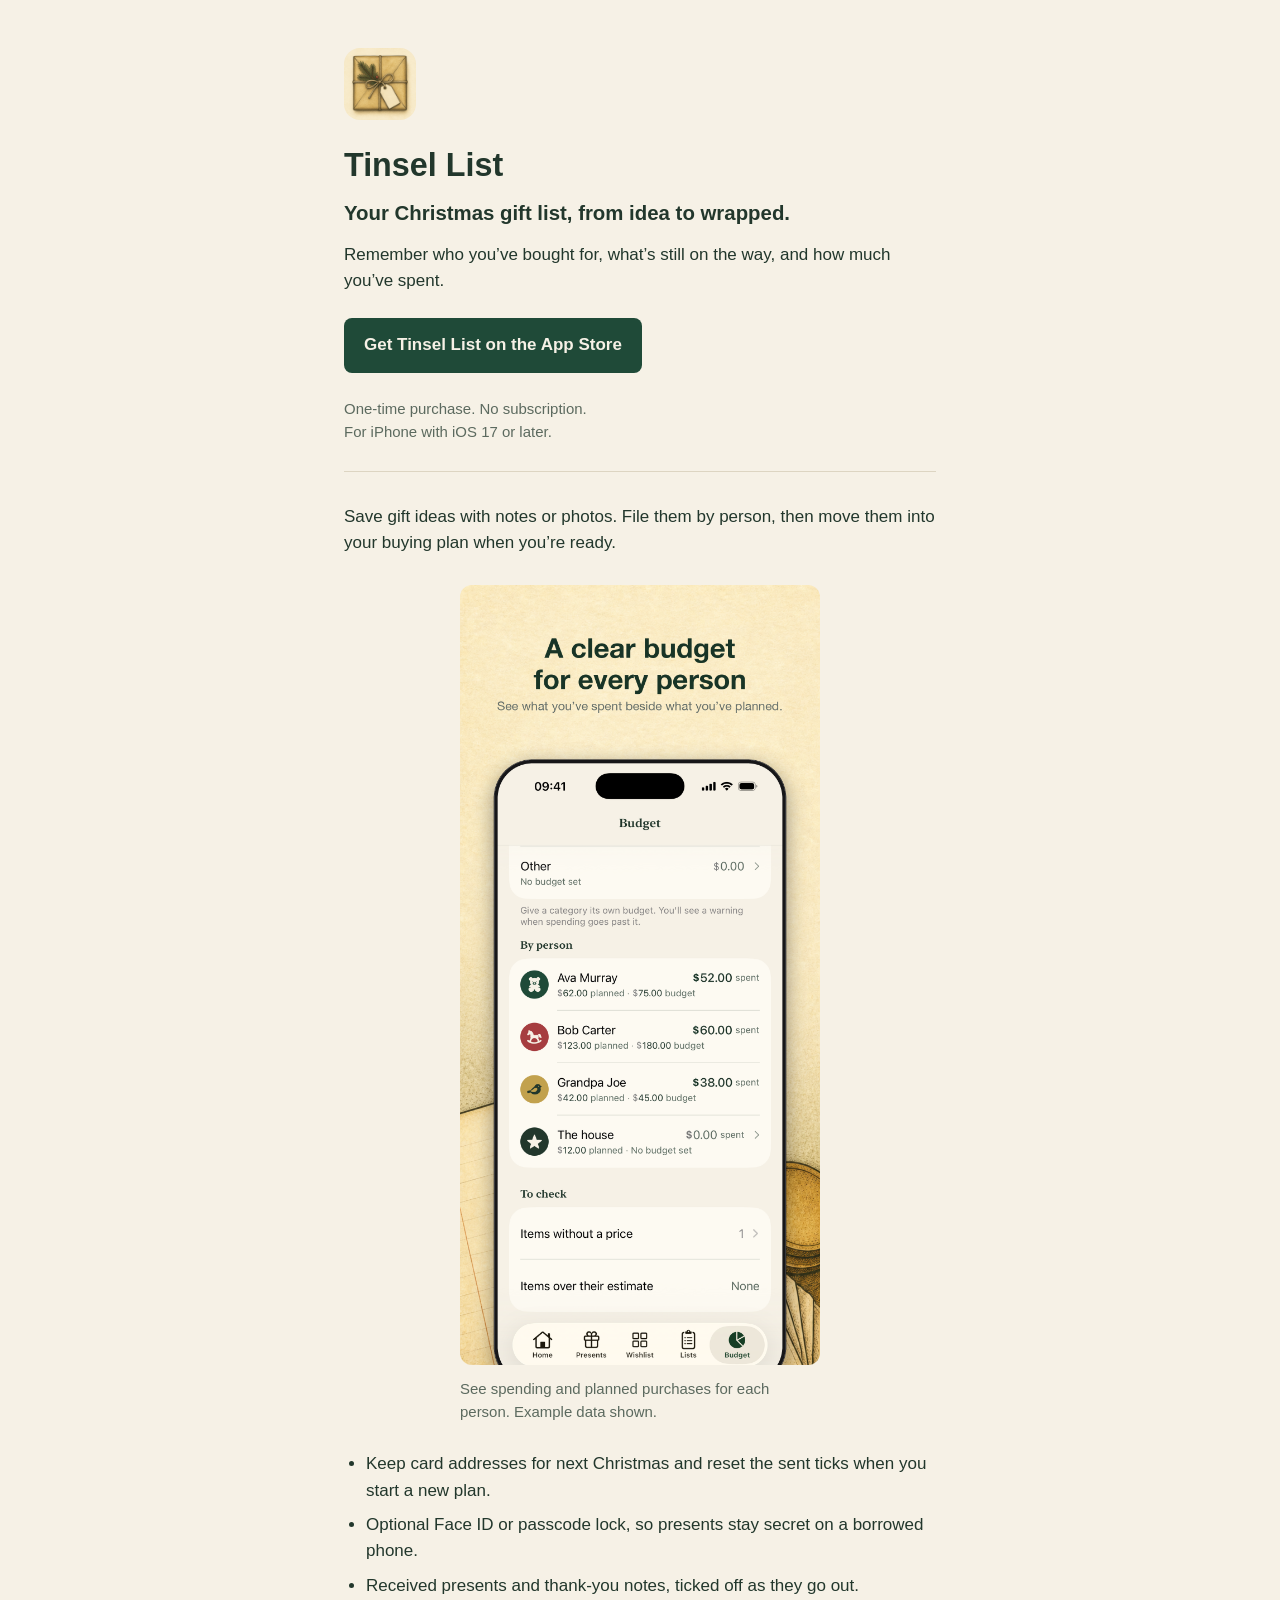
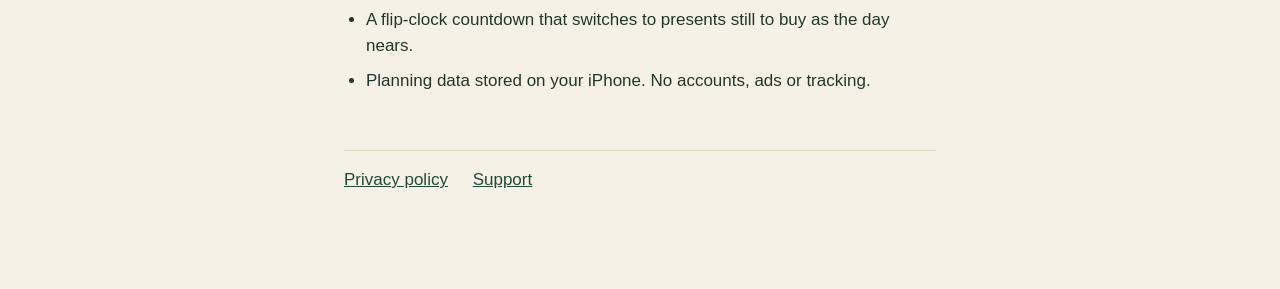
==== index.html @ 4ca2d66b "Add App Store download path and gift budget preview" ====
<!doctype html>
<html lang="en-US">
<head>
  <meta charset="utf-8">
  <meta name="viewport" content="width=device-width, initial-scale=1">
  <title>Tinsel List: Christmas planner and gift list for iPhone</title>
  <meta name="description" content="Keep Christmas gift ideas, purchases, wrapping and budgets together on your iPhone. Tinsel List works offline, with no account, ads or subscription.">
  <link rel="canonical" href="https://tinsellist.app/">
  <meta name="apple-itunes-app" content="app-id=6808198540">
  <link rel="icon" href="favicon.png" type="image/png">
  <link rel="apple-touch-icon" href="apple-touch-icon.png">
  <link rel="stylesheet" href="style.css">
</head>
<body>
  <main>
    <header>
      <img class="brandmark" src="apple-touch-icon.png" alt="" width="72" height="72">
      <h1>Tinsel List</h1>
      <p class="tagline">Your Christmas gift list, from idea to wrapped.</p>
      <p>Remember who you’ve bought for, what’s still on the way, and how much you’ve spent.</p>
      <a class="download" href="https://apps.apple.com/us/app/tinsel-list-christmas-planner/id6808198540">Get Tinsel List on the App Store</a>
      <p class="purchase-note">One-time purchase. No subscription.<br>For iPhone with iOS 17 or later.</p>
    </header>

    <p>
      Save gift ideas with notes or photos. File them by person, then move
      them into your buying plan when you’re ready.
    </p>

    <figure class="app-preview">
      <img src="gift-budgets.png" alt="Tinsel List’s Budget screen showing spending, planned amounts and dollar budgets for each person." width="1290" height="2796" loading="lazy">
      <figcaption>See spending and planned purchases for each person. Example data shown.</figcaption>
    </figure>

    <ul>
      <li>Keep card addresses for next Christmas and reset the sent ticks when you start a new plan.</li>
      <li>Optional Face ID or passcode lock, so presents stay secret on a borrowed phone.</li>
      <li>Received presents and thank-you notes, ticked off as they go out.</li>
      <li>A flip-clock countdown that switches to presents still to buy as the day nears.</li>
      <li>Planning data stored on your iPhone. No accounts, ads or tracking.</li>
    </ul>

    <nav>
      <a href="https://tinsellist.app/privacy">Privacy policy</a>
      <a href="https://tinsellist.app/support">Support</a>
    </nav>
  </main>
</body>
</html>
---- style.css ----
:root {
  color-scheme: light dark;
  --fg: #22372c;
  --fg-muted: #5c6a5f;
  --bg: #f6f1e6;
  --accent: #1f4a38;
  --rule: #ddd5c2;
}

@media (prefers-color-scheme: dark) {
  :root {
    --fg: #ece8dd;
    --fg-muted: #b5b0a5;
    --bg: #221c15;
    --accent: #9fc4ad;
    --rule: #3f382e;
  }
}

* { box-sizing: border-box; }

html, body {
  margin: 0;
  padding: 0;
  background: var(--bg);
  color: var(--fg);
  font: 17px/1.55 -apple-system, BlinkMacSystemFont, "Segoe UI", Roboto, "Helvetica Neue", Arial, sans-serif;
}

main {
  max-width: 640px;
  margin: 0 auto;
  padding: 48px 24px 96px;
}

header {
  border-bottom: 1px solid var(--rule);
  margin-bottom: 32px;
  padding-bottom: 16px;
}

h1 { font-size: 1.9em; margin: 0 0 8px; }
h2 { font-size: 1.25em; margin: 40px 0 8px; }
p { margin: 12px 0; }
ul { padding-left: 22px; }
li { margin: 8px 0; }

.meta, .tagline { color: var(--fg-muted); margin: 0; }

a { color: var(--accent); }

nav {
  margin-top: 56px;
  padding-top: 16px;
  border-top: 1px solid var(--rule);
}
nav a { margin-right: 20px; }

.brandmark {
  width: 72px;
  height: 72px;
  border-radius: 16px;
  display: block;
  margin-bottom: 20px;
}

.download {
  display: inline-block;
  margin: 12px 0;
  padding: 14px 20px;
  border-radius: 8px;
  background: var(--accent);
  color: var(--bg);
  font-weight: 600;
  text-decoration: none;
  text-align: center;
}
.download:hover { text-decoration: underline; }
a:focus-visible { outline: 3px solid var(--accent); outline-offset: 4px; }
.purchase-note { color: var(--fg-muted); font-size: 0.88rem; }
header .tagline { color: var(--fg); font-size: 1.2rem; font-weight: 600; }
.app-preview { max-width: 360px; margin: 28px auto; }
.app-preview img { display: block; width: 100%; height: auto; border-radius: 12px; }
.app-preview figcaption { margin-top: 12px; color: var(--fg-muted); font-size: 0.88rem; }

@media (max-width: 480px) {
  main { padding-top: 28px; }
  .download { width: 100%; }
}
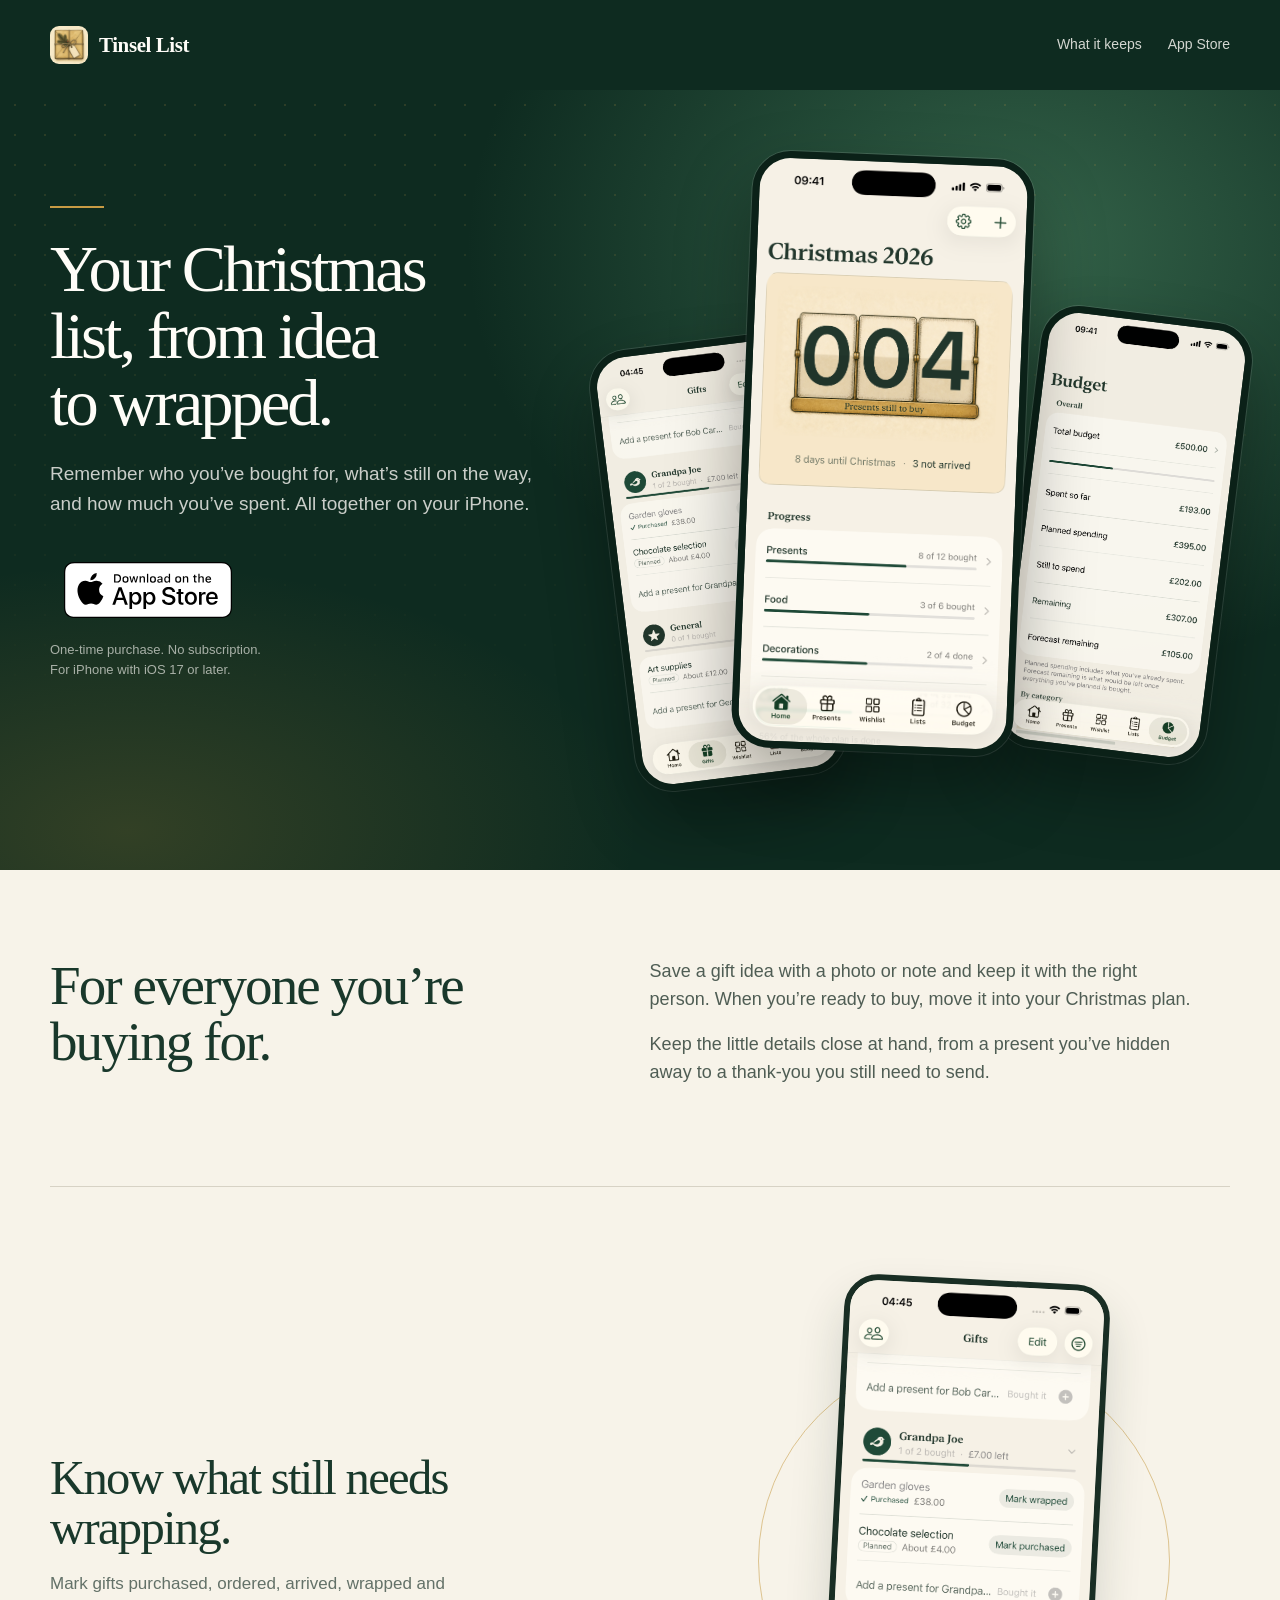
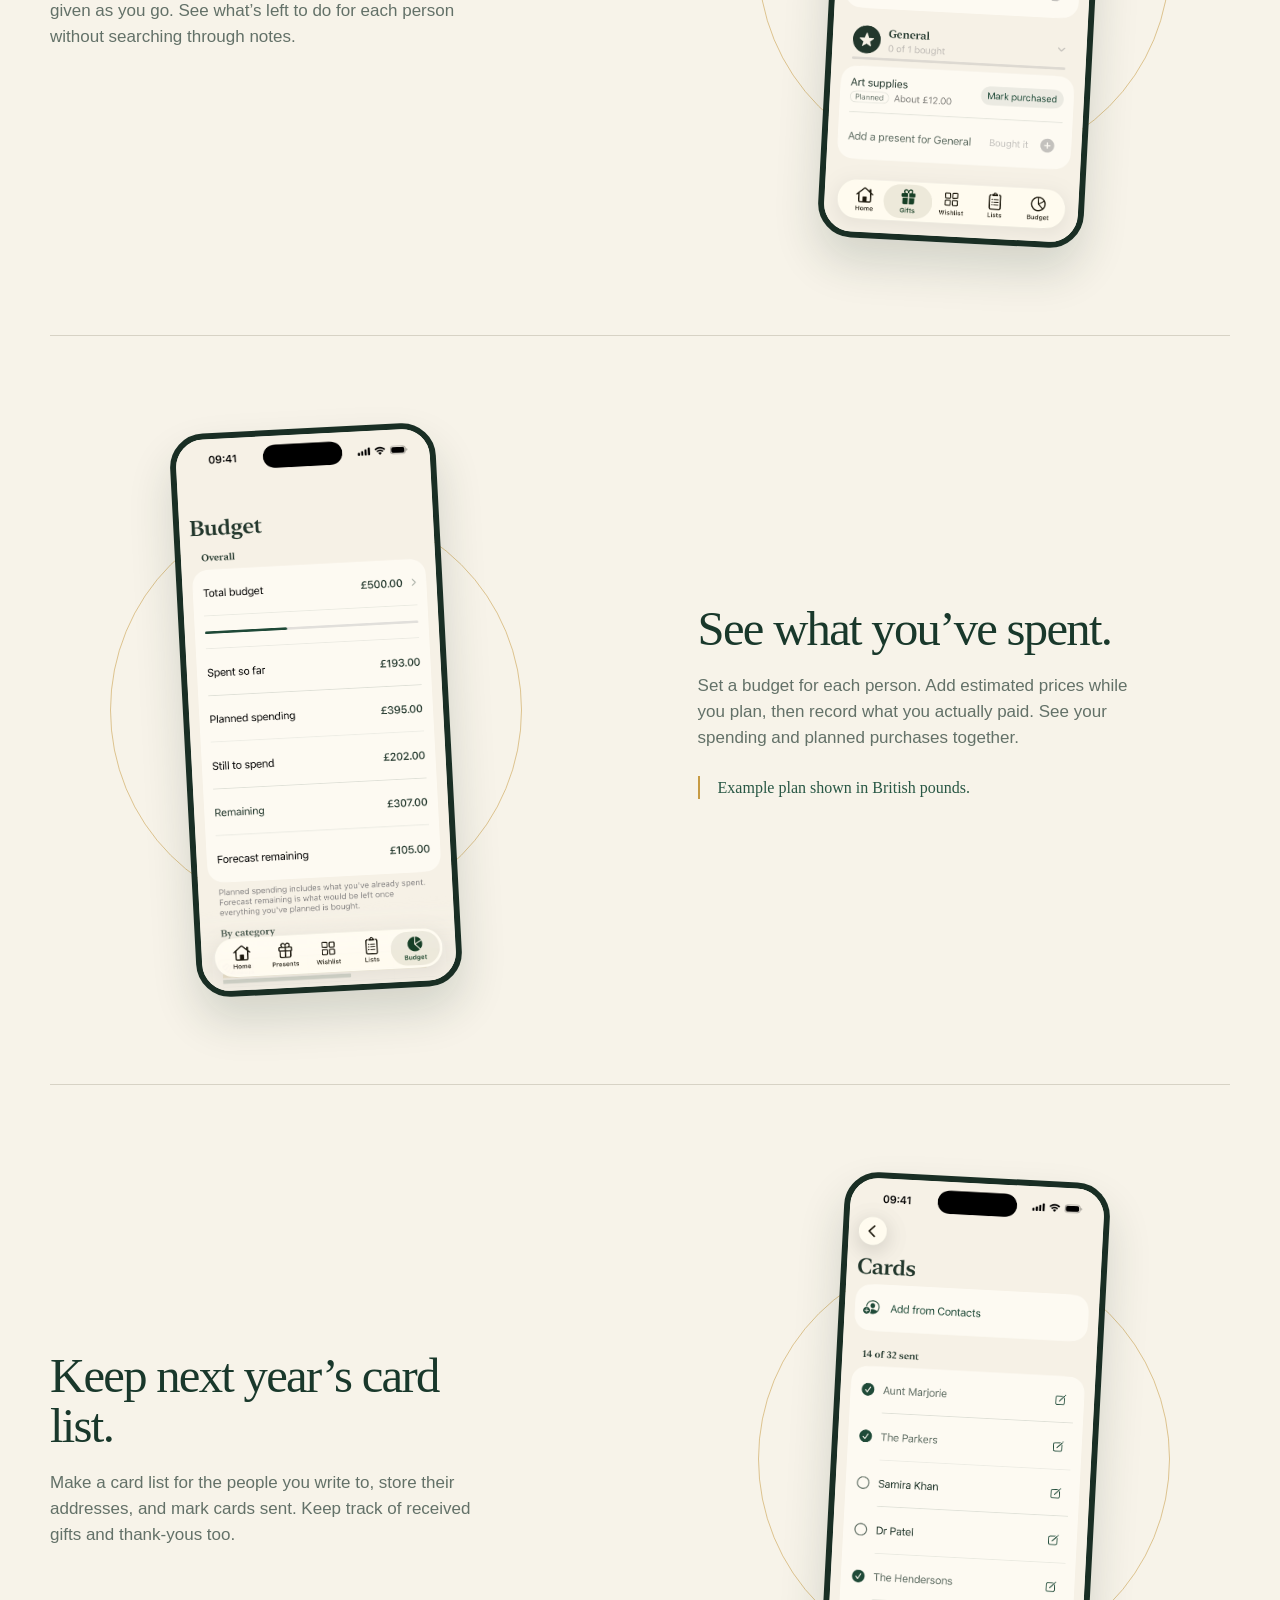
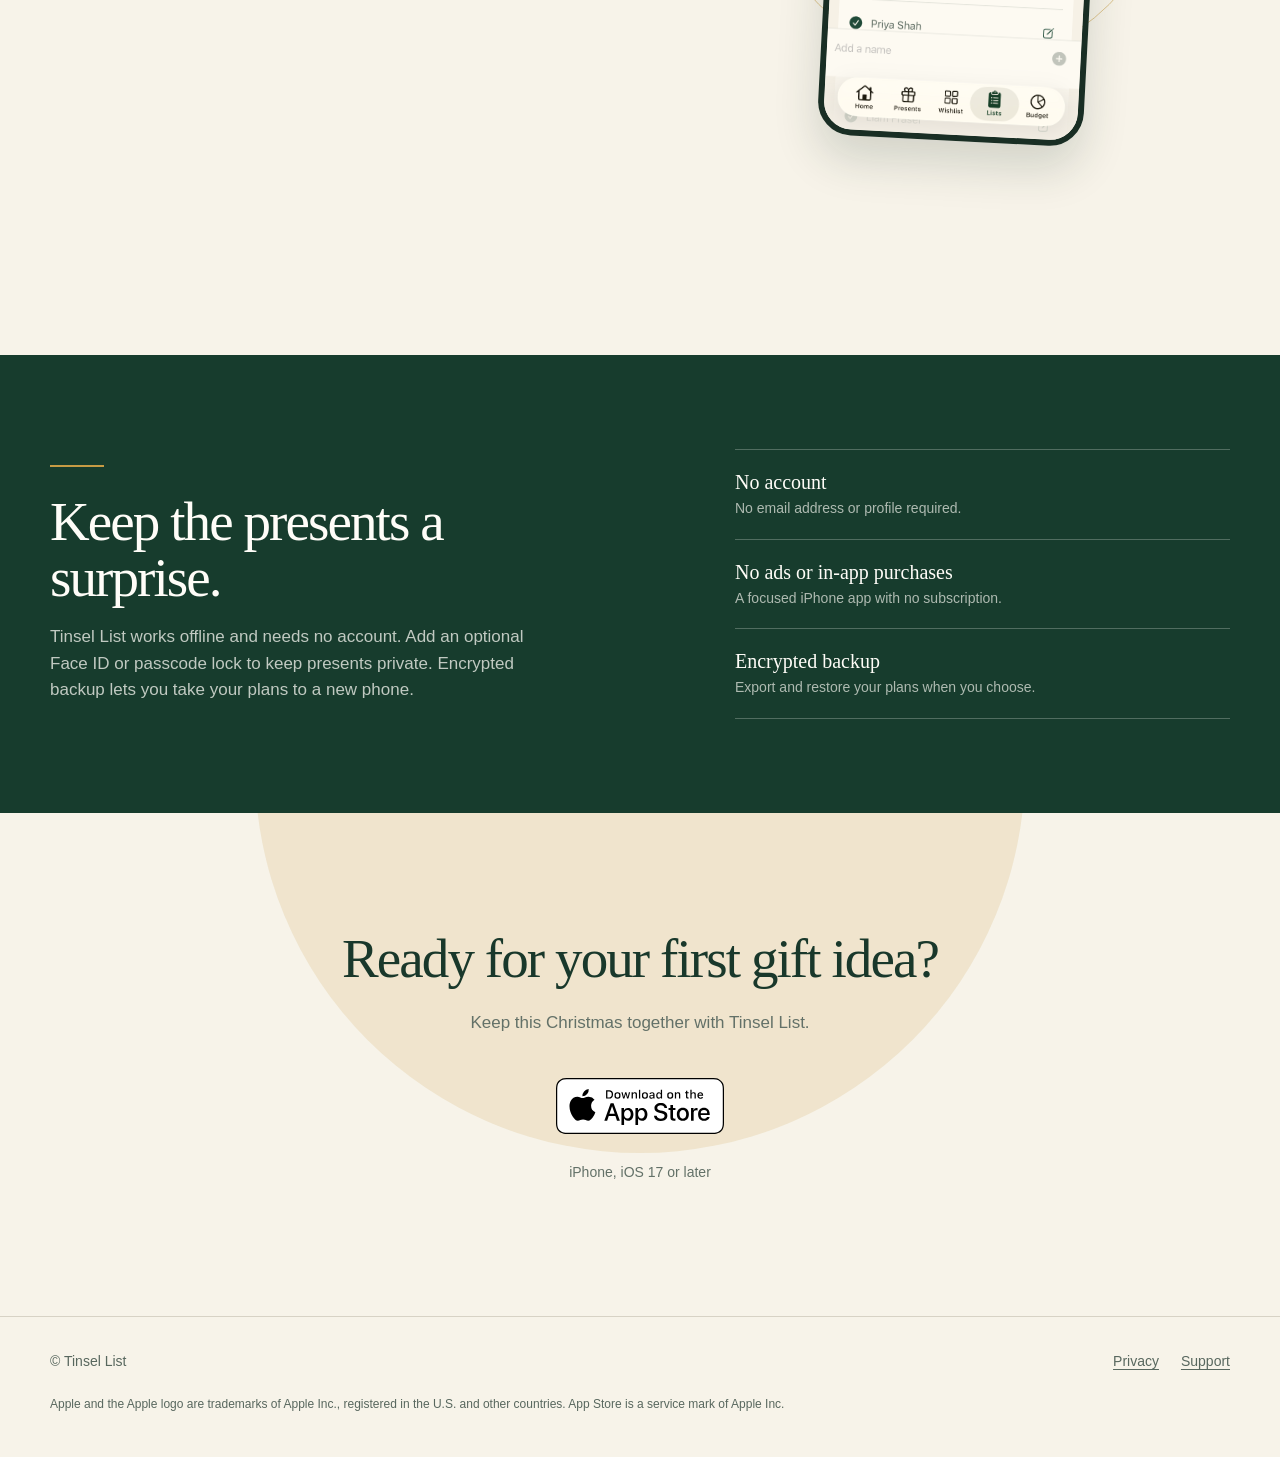
==== commit 3023303b: "Redesign Tinsel List website with official App Store badge" ====
--- a/index.html
+++ b/index.html
@@ -3,47 +3,259 @@
 <head>
   <meta charset="utf-8">
   <meta name="viewport" content="width=device-width, initial-scale=1">
-  <title>Tinsel List: Christmas planner and gift list for iPhone</title>
-  <meta name="description" content="Keep Christmas gift ideas, purchases, wrapping and budgets together on your iPhone. Tinsel List works offline, with no account, ads or subscription.">
+  <meta name="description" content="A private Christmas planner for gift ideas, buying, wrapping, budgets and cards, all on your iPhone.">
+  <meta property="og:type" content="website">
+  <meta property="og:title" content="Tinsel List | Christmas planner for iPhone">
+  <meta property="og:description" content="Gift ideas, shopping, wrapping and budgets, together on your iPhone. One-time purchase. No subscription.">
+  <meta property="og:url" content="https://tinsellist.app/">
+  <meta property="og:image" content="https://tinsellist.app/apple-touch-icon.png">
+  <meta name="apple-itunes-app" content="app-id=6808198540">
+  <title>Tinsel List | Christmas planner for iPhone</title>
   <link rel="canonical" href="https://tinsellist.app/">
-  <meta name="apple-itunes-app" content="app-id=6808198540">
   <link rel="icon" href="favicon.png" type="image/png">
   <link rel="apple-touch-icon" href="apple-touch-icon.png">
-  <link rel="stylesheet" href="style.css">
+  <style>
+    :root {
+      --pine: #173c2d;
+      --pine-deep: #0e2b20;
+      --pine-soft: #285744;
+      --gold: #c79b44;
+      --paper: #f7f3e9;
+      --ink: #19382b;
+      --muted: #637168;
+      --line: #d7d2c5;
+      --white: #fffdf8;
+      --sans: -apple-system, BlinkMacSystemFont, "Segoe UI", sans-serif;
+      --serif: Iowan Old Style, Baskerville, "Times New Roman", serif;
+    }
+
+    * { box-sizing: border-box; }
+    html { scroll-behavior: smooth; }
+    body { margin: 0; background: var(--paper); color: var(--ink); font: 400 17px/1.55 var(--sans); }
+    a { color: inherit; }
+    a:focus-visible { outline: 3px solid #165842; outline-offset: 4px; }
+    .wrap { width: min(1180px, calc(100% - 48px)); margin: 0 auto; }
+
+    .site-header { position: relative; z-index: 2; color: var(--white); background: var(--pine-deep); }
+    .nav { min-height: 90px; display: flex; align-items: center; justify-content: space-between; gap: 24px; }
+    .brand { display: inline-flex; align-items: center; gap: 11px; text-decoration: none; font: 600 21px/1 var(--serif); letter-spacing: -.02em; }
+    .brand img { width: 38px; height: 38px; border-radius: 9px; }
+    .nav-links { display: flex; align-items: center; gap: 26px; font-size: 14px; }
+    .nav-links a { color: rgba(255,253,248,.82); text-decoration: none; }
+    .nav-links a:hover { color: var(--white); }
+
+    .hero { min-height: 780px; overflow: hidden; position: relative; color: var(--white); background:
+      radial-gradient(ellipse 75% 95% at 80% 20%, rgba(75,133,98,.62), transparent 58%),
+      radial-gradient(ellipse 70% 60% at 10% 95%, rgba(195,148,58,.2), transparent 57%),
+      var(--pine-deep); }
+    .hero::before { content: ""; position: absolute; inset: 0; opacity: .17; background-image: radial-gradient(var(--gold) 1px, transparent 1.4px); background-size: 30px 30px; mask-image: linear-gradient(to bottom, black, transparent 84%); }
+    .hero-grid { position: relative; display: grid; grid-template-columns: minmax(0, .9fr) minmax(0, 1.1fr); align-items: center; gap: 56px; padding: 56px 0 76px; }
+    .hero-copy { padding-bottom: 20px; }
+    h1, h2, h3, p { margin-top: 0; }
+    figure { margin: 0; }
+    img { max-width: 100%; height: auto; }
+    h1 { max-width: 670px; text-wrap: balance; margin-bottom: 23px; font: 500 clamp(3.5rem, 5.2vw, 4.8rem)/1.01 var(--serif); letter-spacing: -.045em; }
+    .hero-copy > p:not(.app-note) { max-width: 520px; margin-bottom: 30px; color: rgba(255,253,248,.78); font-size: 19px; }
+    .badge { display: inline-block; padding: 14px; line-height: 0; }
+    .badge img { width: auto; height: 56px; }
+    .app-note { max-width: 390px; margin: 8px 0 0; color: rgba(255,253,248,.62); font-size: 13px; }
+    .gold-rule { display: block; width: 54px; height: 2px; margin-bottom: 27px; background: var(--gold); }
+
+    .hero-phones { min-height: 614px; position: relative; }
+    .phone { position: absolute; overflow: hidden; margin: 0; border: 7px solid #0b2118; border-radius: 38px; background: #0b2118; box-shadow: 0 34px 70px rgba(0,0,0,.34), 0 0 0 1px rgba(255,255,255,.14); }
+    .phone img { display: block; width: 100%; height: auto; }
+    .phone-home { z-index: 2; width: 282px; top: 9px; left: 130px; transform: rotate(2.3deg); }
+    .phone-gifts { width: 212px; bottom: -24px; left: 0; transform: rotate(-7deg); opacity: .98; }
+    .phone-budget { width: 212px; right: 0; bottom: 3px; transform: rotate(7deg); opacity: .98; }
+
+    .intro { padding: 88px 0 60px; }
+    .intro-grid { display: grid; grid-template-columns: 1fr 1.1fr; gap: 72px; align-items: start; }
+    h2 { margin-bottom: 25px; font: 500 clamp(2.5rem, 4.3vw, 4.8rem)/1.02 var(--serif); letter-spacing: -.035em; }
+    .intro-copy p { max-width: 550px; margin-bottom: 17px; color: #4f5d54; font-size: 18px; }
+
+    .showcase { overflow: hidden; padding: 22px 0 122px; }
+    .feature-row { display: grid; grid-template-columns: 1fr 1fr; gap: clamp(44px, 9vw, 140px); align-items: center; padding: 92px 0; border-top: 1px solid var(--line); }
+    .feature-row.reverse .feature-copy { order: 2; }
+    .feature-row.reverse .screenshot { order: 1; }
+    .feature-copy { max-width: 440px; }
+    .feature-copy h2 { font-size: clamp(2.35rem, 3.8vw, 4rem); margin-bottom: 18px; }
+    .feature-copy p { color: var(--muted); font-size: 17px; }
+    .feature-copy .detail { margin-top: 24px; padding-left: 18px; border-left: 2px solid var(--gold); color: var(--pine-soft); font: 500 16px/1.45 var(--serif); }
+    .screenshot { position: relative; min-height: 500px; display: grid; place-items: center; }
+    .screenshot::before { content: ""; position: absolute; width: 410px; height: 410px; border: 1px solid rgba(199,155,68,.55); border-radius: 50%; }
+    .screenshot img { position: relative; z-index: 1; width: min(266px, 67%); border: 6px solid #192e24; border-radius: 34px; box-shadow: 0 24px 45px rgba(22,49,36,.16); }
+    .feature-row.reverse .screenshot img { transform: rotate(-3deg); }
+    .feature-row:not(.reverse) .screenshot img { transform: rotate(3deg); }
+
+    .private { color: var(--white); background: var(--pine); }
+    .private-grid { display: grid; grid-template-columns: 1.1fr .9fr; gap: 80px; align-items: center; padding: 94px 0; }
+    .private h2 { max-width: 530px; margin-bottom: 18px; }
+    .private p { max-width: 510px; margin-bottom: 0; color: rgba(255,253,248,.73); font-size: 17px; }
+    .private-facts { margin: 0; padding: 0; list-style: none; border-top: 1px solid rgba(255,253,248,.25); }
+    .private-facts li { padding: 20px 0; border-bottom: 1px solid rgba(255,253,248,.25); font: 500 20px/1.25 var(--serif); }
+    .private-facts small { display: block; margin-top: 4px; color: rgba(255,253,248,.65); font: 400 14px/1.4 var(--sans); }
+
+    .closing { position: relative; overflow: hidden; padding: 118px 0 104px; text-align: center; }
+    .closing::before { content: ""; position: absolute; width: 770px; height: 770px; top: -430px; left: 50%; border-radius: 50%; background: rgba(199,155,68,.17); transform: translateX(-50%); }
+    .closing > * { position: relative; }
+    .closing h2 { max-width: 720px; margin: 0 auto 23px; }
+    .closing p { max-width: 470px; margin: 0 auto 28px; color: var(--muted); }
+    .site-header a:focus-visible, .hero a:focus-visible, .private a:focus-visible { outline-color: #f5cc68; }
+    .closing-note { margin-top: 14px !important; font-size: 14px; }
+
+    footer { padding: 34px 0 44px; color: #58675e; border-top: 1px solid var(--line); font-size: 14px; }
+    .footer-inner { display: flex; justify-content: space-between; gap: 20px; align-items: center; }
+    .legal { max-width: 760px; margin: 22px 0 0; font-size: 12px; line-height: 1.5; }
+    .footer-links { display: flex; gap: 22px; }
+    .footer-links a { text-underline-offset: 3px; }
+
+    @media (max-width: 1050px) {
+      .hero { min-height: 0; }
+      .hero-grid, .intro-grid, .private-grid { grid-template-columns: 1fr; gap: 40px; }
+      .hero-grid { padding-top: 28px; }
+      .hero-phones { min-height: 555px; max-width: 520px; width: 100%; margin: 0 auto; }
+      .phone-home { left: 50%; transform: translateX(-50%) rotate(2.3deg); }
+      .intro { padding: 86px 0 75px; }
+      .feature-row { grid-template-columns: 1fr; gap: 30px; padding: 72px 0; }
+      .feature-row.reverse .feature-copy, .feature-row.reverse .screenshot { order: initial; }
+      .feature-row.reverse .feature-copy { order: 0; }
+      .feature-row.reverse .screenshot { order: 1; }
+      .feature-copy { max-width: 560px; }
+      .screenshot { min-height: 460px; }
+      .private-grid { padding: 74px 0; }
+    }
+    @media (max-width: 540px) {
+      .wrap { width: min(100% - 32px, 1180px); }
+      .nav { min-height: 76px; }
+      .nav-links { gap: 16px; font-size: 13px; }
+      .nav-links a:first-child { display: none; }
+      h1 { font-size: clamp(2.85rem, 12.8vw, 3.4rem); }
+      .hero-grid { gap: 24px; }
+      .hero-copy { padding-bottom: 0; }
+      .hero-copy > p:not(.app-note) { font-size: 17px; }
+      .hero-phones { min-height: 468px; }
+      .phone { border-width: 5px; border-radius: 27px; }
+      .phone-home { width: 224px; top: 14px; }
+      .phone-gifts { width: 155px; left: 0; bottom: 7px; }
+      .phone-budget { width: 155px; right: 0; bottom: 17px; }
+      h2 { font-size: 2.65rem; }
+      .intro-grid { gap: 36px; }
+      .showcase { padding-bottom: 74px; }
+      .feature-row { padding: 60px 0; }
+      .screenshot { min-height: 380px; }
+      .screenshot::before { width: 300px; height: 300px; }
+      .private-grid { gap: 36px; }
+      .closing { padding: 80px 0 74px; }
+      .footer-inner { display: block; }
+      .footer-links { margin-top: 14px; }
+    }
+    @media (prefers-reduced-motion: reduce) { html { scroll-behavior: auto; } *, *::before, *::after { transition-duration: .01ms !important; animation-duration: .01ms !important; animation-iteration-count: 1 !important; } }
+  </style>
 </head>
 <body>
-  <main>
-    <header>
-      <img class="brandmark" src="apple-touch-icon.png" alt="" width="72" height="72">
-      <h1>Tinsel List</h1>
-      <p class="tagline">Your Christmas gift list, from idea to wrapped.</p>
-      <p>Remember who you’ve bought for, what’s still on the way, and how much you’ve spent.</p>
-      <a class="download" href="https://apps.apple.com/us/app/tinsel-list-christmas-planner/id6808198540">Get Tinsel List on the App Store</a>
-      <p class="purchase-note">One-time purchase. No subscription.<br>For iPhone with iOS 17 or later.</p>
-    </header>
-
-    <p>
-      Save gift ideas with notes or photos. File them by person, then move
-      them into your buying plan when you’re ready.
-    </p>
-
-    <figure class="app-preview">
-      <img src="gift-budgets.png" alt="Tinsel List’s Budget screen showing spending, planned amounts and dollar budgets for each person." width="1290" height="2796" loading="lazy">
-      <figcaption>See spending and planned purchases for each person. Example data shown.</figcaption>
-    </figure>
-
-    <ul>
-      <li>Keep card addresses for next Christmas and reset the sent ticks when you start a new plan.</li>
-      <li>Optional Face ID or passcode lock, so presents stay secret on a borrowed phone.</li>
-      <li>Received presents and thank-you notes, ticked off as they go out.</li>
-      <li>A flip-clock countdown that switches to presents still to buy as the day nears.</li>
-      <li>Planning data stored on your iPhone. No accounts, ads or tracking.</li>
-    </ul>
-
-    <nav>
-      <a href="https://tinsellist.app/privacy">Privacy policy</a>
-      <a href="https://tinsellist.app/support">Support</a>
-    </nav>
+  <header class="site-header">
+    <div class="wrap">
+      <nav class="nav" aria-label="Main navigation">
+        <a class="brand" href="#top"><img src="apple-touch-icon.png" alt="" width="38" height="38">Tinsel List</a>
+        <div class="nav-links">
+          <a href="#made-for-december">What it keeps</a>
+          <a href="https://apps.apple.com/us/app/tinsel-list-christmas-planner/id6808198540">App Store</a>
+        </div>
+      </nav>
+    </div>
+  </header>
+  <main id="top">
+  <section class="hero" aria-labelledby="page-title">
+    <div class="hero-grid wrap">
+      <div class="hero-copy">
+        <span class="gold-rule"></span>
+        <h1 id="page-title">Your Christmas list, from idea to wrapped.</h1>
+        <p>Remember who you’ve bought for, what’s still on the way, and how much you’ve spent. All together on your iPhone.</p>
+        <a class="badge" href="https://apps.apple.com/us/app/tinsel-list-christmas-planner/id6808198540" aria-label="Download Tinsel List on the App Store"><img src="app-store-badge.svg" alt="Download on the App Store"></a>
+        <p class="app-note">One-time purchase. No subscription.<br>For iPhone with iOS 17 or later.</p>
+      </div>
+      <div class="hero-phones" aria-label="Tinsel List app screens">
+        <figure class="phone phone-gifts"><img width="1206" height="2622" src="assets/gifts-general-light.webp" alt="Gift list with purchased, planned and wrapped states."></figure>
+        <figure class="phone phone-home"><img fetchpriority="high" width="1206" height="2622" src="assets/home-light.webp" alt="Tinsel List home screen with Christmas countdown and progress for presents, food and decorations."></figure>
+        <figure class="phone phone-budget"><img width="1206" height="2622" src="assets/budget-overall-light.webp" alt="Budget screen showing spending, planned spending and remaining amount."></figure>
+      </div>
+    </div>
+  </section>
+
+  <section class="intro" id="made-for-december">
+    <div class="wrap intro-grid">
+      <h2>For everyone you’re buying for.</h2>
+      <div class="intro-copy">
+        <p>Save a gift idea with a photo or note and keep it with the right person. When you’re ready to buy, move it into your Christmas plan.</p>
+        <p>Keep the little details close at hand, from a present you’ve hidden away to a thank-you you still need to send.</p>
+      </div>
+    </div>
+  </section>
+
+  <section class="showcase" aria-label="Tinsel List features">
+    <div class="wrap">
+      <article class="feature-row" id="gifts">
+        <div class="feature-copy">
+          <h2>Know what still needs wrapping.</h2>
+          <p>Mark gifts purchased, ordered, arrived, wrapped and given as you go. See what’s left to do for each person without searching through notes.</p>
+        </div>
+        <figure class="screenshot">
+          <img loading="lazy" width="1206" height="2622" src="assets/gifts-general-light.webp" alt="Tinsel List showing planned and purchased presents by person.">
+        </figure>
+      </article>
+      <article class="feature-row reverse" id="budget">
+        <div class="feature-copy">
+          <h2>See what you’ve spent.</h2>
+          <p>Set a budget for each person. Add estimated prices while you plan, then record what you actually paid. See your spending and planned purchases together.</p>
+          <p class="detail">Example plan shown in British pounds.</p>
+        </div>
+        <figure class="screenshot">
+          <img loading="lazy" width="1206" height="2622" src="assets/budget-overall-light.webp" alt="Tinsel List budget summary with total, spent, planned and remaining amounts.">
+        </figure>
+      </article>
+      <article class="feature-row" id="cards">
+        <div class="feature-copy">
+          <h2>Keep next year’s card list.</h2>
+          <p>Make a card list for the people you write to, store their addresses, and mark cards sent. Keep track of received gifts and thank-yous too.</p>
+        </div>
+        <figure class="screenshot">
+          <img loading="lazy" width="1206" height="2622" src="assets/cards-list-light.webp" alt="Tinsel List card list showing names and which cards have been sent.">
+        </figure>
+      </article>
+    </div>
+  </section>
+
+  <section class="private" aria-labelledby="private-title">
+    <div class="wrap private-grid">
+      <div>
+        <span class="gold-rule"></span>
+        <h2 id="private-title">Keep the presents a surprise.</h2>
+        <p>Tinsel List works offline and needs no account. Add an optional Face ID or passcode lock to keep presents private. Encrypted backup lets you take your plans to a new phone.</p>
+      </div>
+      <ul class="private-facts">
+        <li>No account<small>No email address or profile required.</small></li>
+        <li>No ads or in-app purchases<small>A focused iPhone app with no subscription.</small></li>
+        <li>Encrypted backup<small>Export and restore your plans when you choose.</small></li>
+      </ul>
+    </div>
+  </section>
+
+  <section id="download" class="closing" aria-labelledby="closing-title">
+    <div class="wrap">
+      <h2 id="closing-title">Ready for your first gift idea?</h2>
+      <p>Keep this Christmas together with Tinsel List.</p>
+      <a class="badge" href="https://apps.apple.com/us/app/tinsel-list-christmas-planner/id6808198540" aria-label="Download Tinsel List on the App Store"><img src="app-store-badge.svg" alt="Download on the App Store"></a>
+      <p class="closing-note">iPhone, iOS 17 or later</p>
+    </div>
+  </section>
   </main>
+
+  <footer>
+    <div class="wrap footer-inner">
+      <span>© Tinsel List</span>
+      <div class="footer-links"><a href="privacy.html">Privacy</a><a href="support.html">Support</a></div>
+    </div>
+    <div class="wrap"><p class="legal">Apple and the Apple logo are trademarks of Apple Inc., registered in the U.S. and other countries. App Store is a service mark of Apple Inc.</p></div>
+  </footer>
 </body>
 </html>
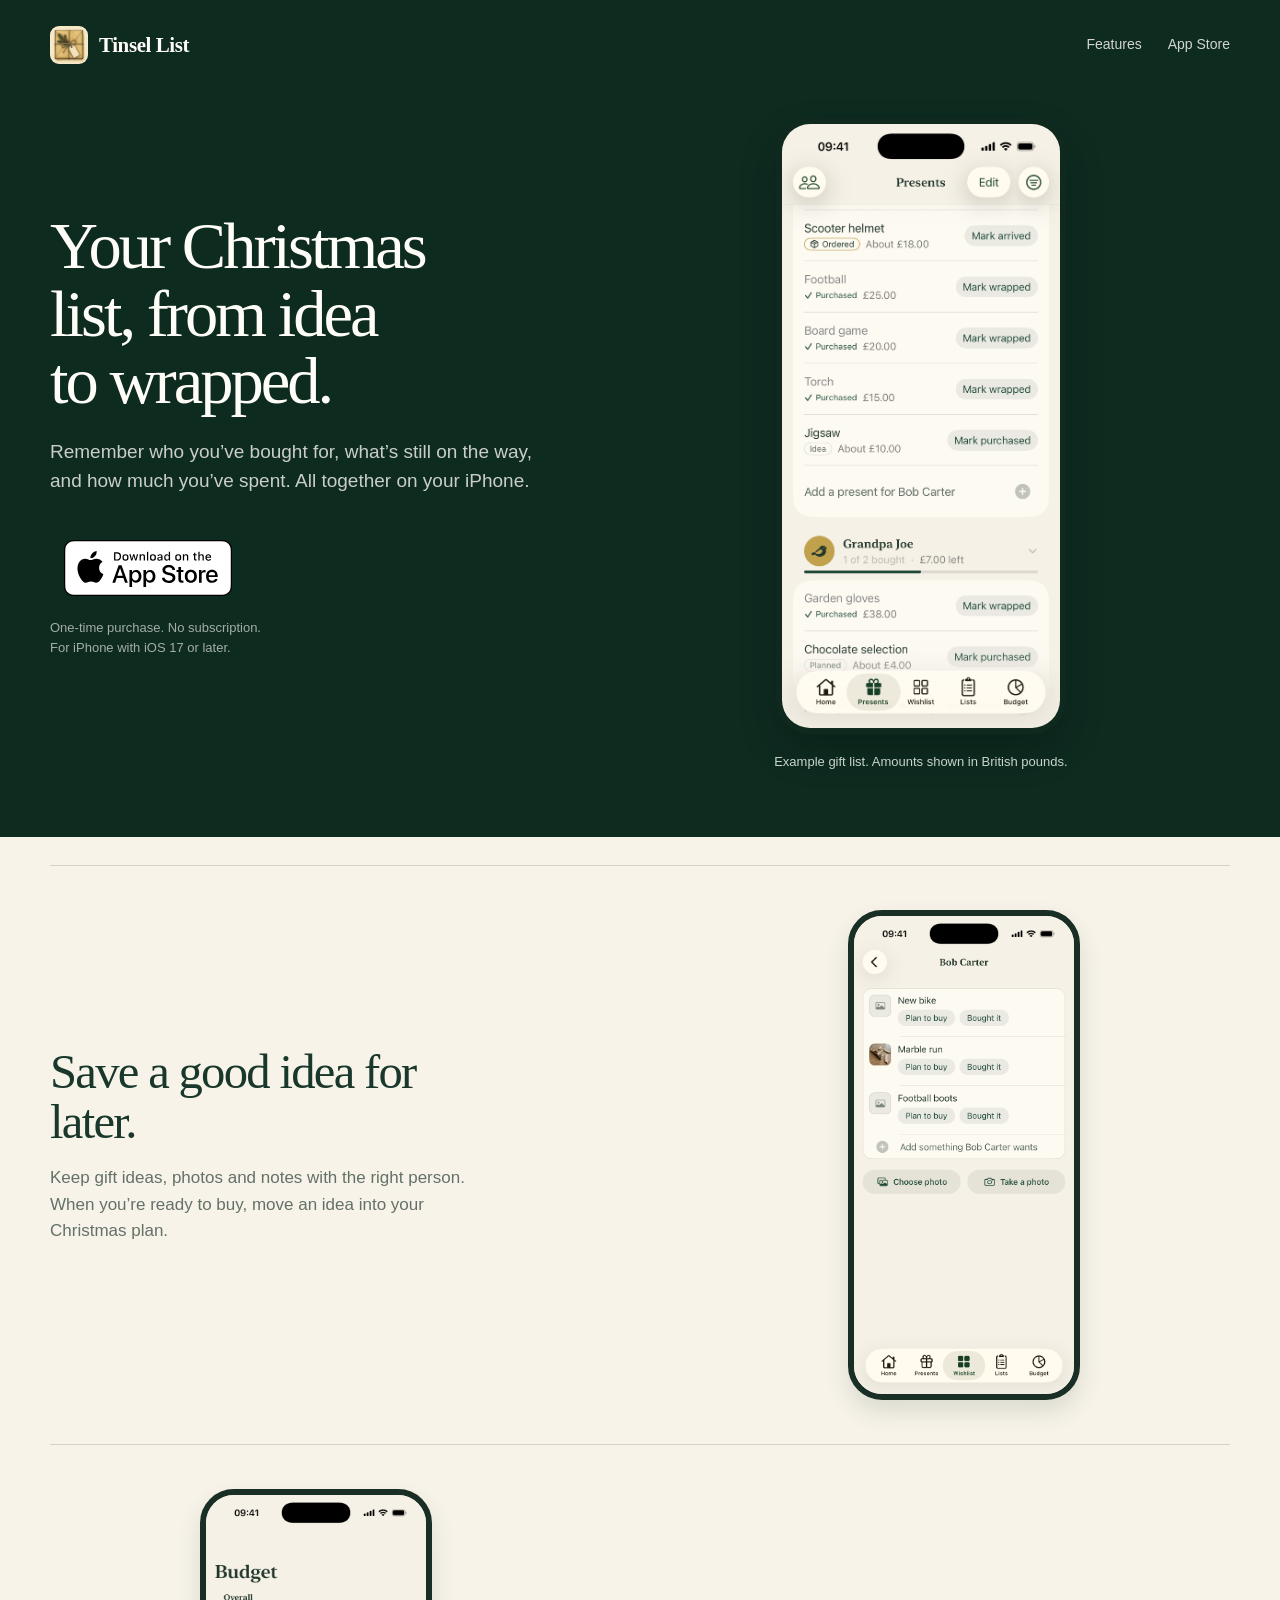
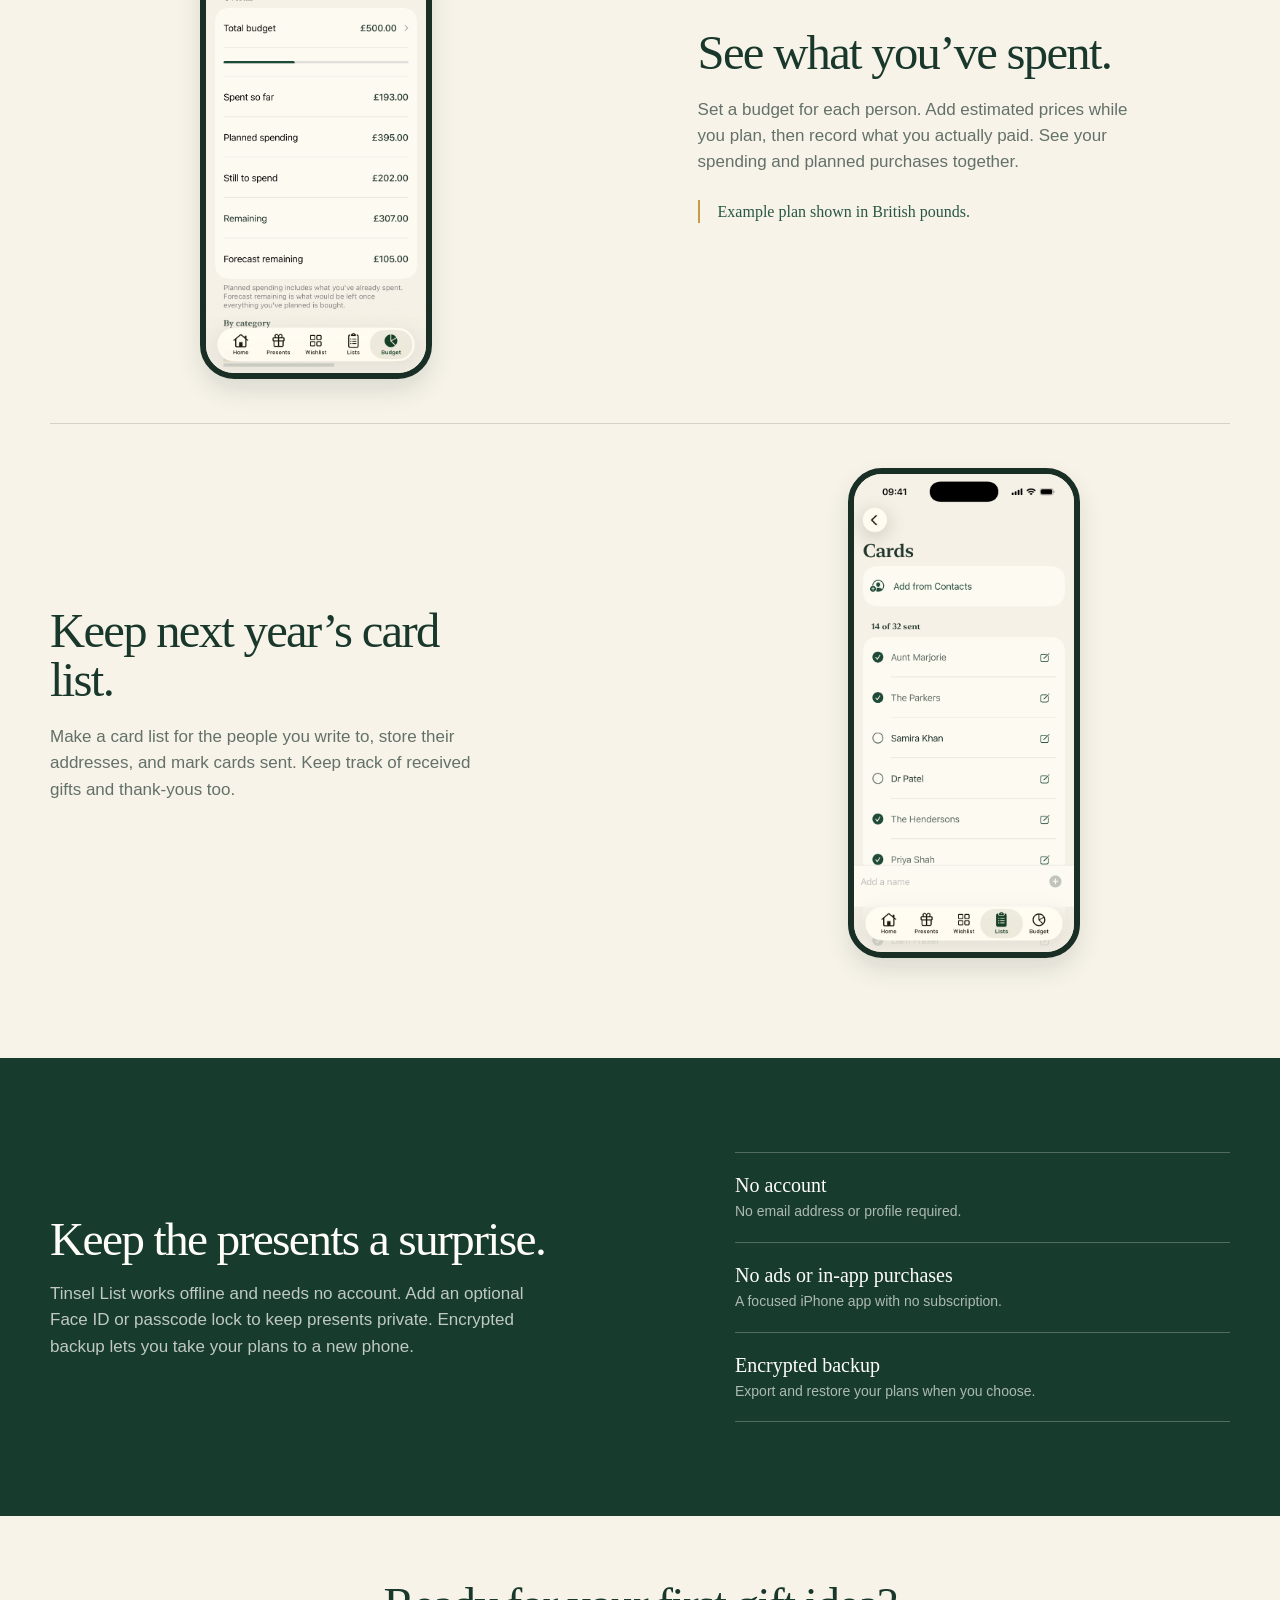
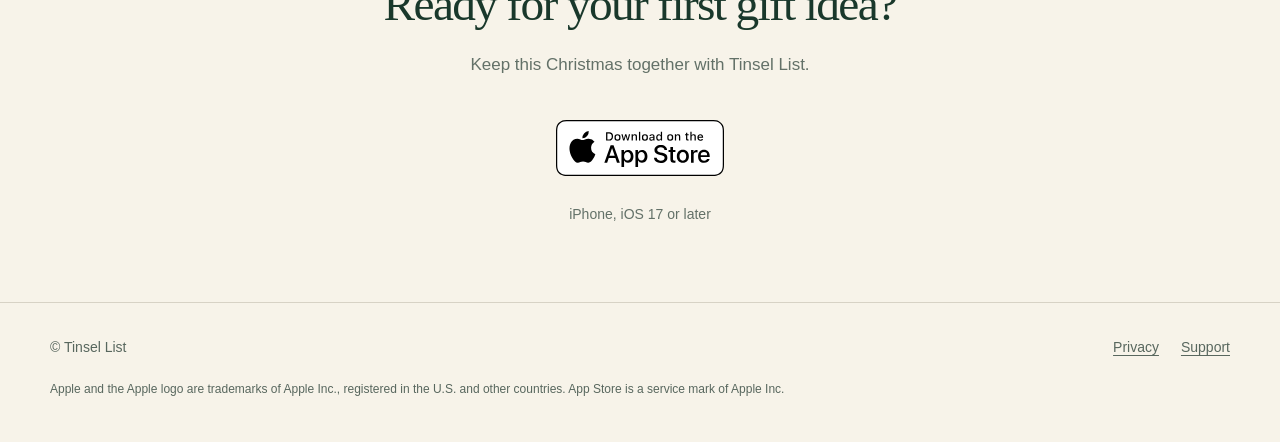
==== commit 9b56bed9: "Simplify website after screenshot design review" ====
--- a/index.html
+++ b/index.html
@@ -44,13 +44,12 @@
     .nav-links a { color: rgba(255,253,248,.82); text-decoration: none; }
     .nav-links a:hover { color: var(--white); }
 
-    .hero { min-height: 780px; overflow: hidden; position: relative; color: var(--white); background:
-      radial-gradient(ellipse 75% 95% at 80% 20%, rgba(75,133,98,.62), transparent 58%),
-      radial-gradient(ellipse 70% 60% at 10% 95%, rgba(195,148,58,.2), transparent 57%),
-      var(--pine-deep); }
-    .hero::before { content: ""; position: absolute; inset: 0; opacity: .17; background-image: radial-gradient(var(--gold) 1px, transparent 1.4px); background-size: 30px 30px; mask-image: linear-gradient(to bottom, black, transparent 84%); }
-    .hero-grid { position: relative; display: grid; grid-template-columns: minmax(0, .9fr) minmax(0, 1.1fr); align-items: center; gap: 56px; padding: 56px 0 76px; }
+    .hero { color: var(--white); background: var(--pine-deep); }
+    .hero-grid { position: relative; display: grid; grid-template-columns: minmax(0, .9fr) minmax(0, 1.1fr); align-items: center; gap: 56px; padding: 28px 0 64px; }
     .hero-copy { padding-bottom: 20px; }
+    .hero-screen { display: grid; justify-items: center; gap: 18px; }
+    .hero-screen img { display: block; width: 290px; border: 6px solid #10291e; border-radius: 34px; box-shadow: 0 18px 38px rgba(0,0,0,.2); }
+    .hero-screen figcaption { color: #c7d5ca; font-size: 13px; text-align: center; }
     h1, h2, h3, p { margin-top: 0; }
     figure { margin: 0; }
     img { max-width: 100%; height: auto; }
@@ -59,33 +58,20 @@
     .badge { display: inline-block; padding: 14px; line-height: 0; }
     .badge img { width: auto; height: 56px; }
     .app-note { max-width: 390px; margin: 8px 0 0; color: rgba(255,253,248,.62); font-size: 13px; }
-    .gold-rule { display: block; width: 54px; height: 2px; margin-bottom: 27px; background: var(--gold); }
-
-    .hero-phones { min-height: 614px; position: relative; }
-    .phone { position: absolute; overflow: hidden; margin: 0; border: 7px solid #0b2118; border-radius: 38px; background: #0b2118; box-shadow: 0 34px 70px rgba(0,0,0,.34), 0 0 0 1px rgba(255,255,255,.14); }
-    .phone img { display: block; width: 100%; height: auto; }
-    .phone-home { z-index: 2; width: 282px; top: 9px; left: 130px; transform: rotate(2.3deg); }
-    .phone-gifts { width: 212px; bottom: -24px; left: 0; transform: rotate(-7deg); opacity: .98; }
-    .phone-budget { width: 212px; right: 0; bottom: 3px; transform: rotate(7deg); opacity: .98; }
-
-    .intro { padding: 88px 0 60px; }
-    .intro-grid { display: grid; grid-template-columns: 1fr 1.1fr; gap: 72px; align-items: start; }
-    h2 { margin-bottom: 25px; font: 500 clamp(2.5rem, 4.3vw, 4.8rem)/1.02 var(--serif); letter-spacing: -.035em; }
-    .intro-copy p { max-width: 550px; margin-bottom: 17px; color: #4f5d54; font-size: 18px; }
-
-    .showcase { overflow: hidden; padding: 22px 0 122px; }
-    .feature-row { display: grid; grid-template-columns: 1fr 1fr; gap: clamp(44px, 9vw, 140px); align-items: center; padding: 92px 0; border-top: 1px solid var(--line); }
+
+
+    h2 { margin-bottom: 25px; font: 500 clamp(2.4rem, 3.7vw, 3.6rem)/1.02 var(--serif); letter-spacing: -.035em; }
+
+    .showcase { padding: 28px 0 56px; }
+    .feature-row { display: grid; grid-template-columns: 1fr 1fr; gap: clamp(44px, 9vw, 140px); align-items: center; padding: 44px 0; border-top: 1px solid var(--line); }
     .feature-row.reverse .feature-copy { order: 2; }
     .feature-row.reverse .screenshot { order: 1; }
     .feature-copy { max-width: 440px; }
     .feature-copy h2 { font-size: clamp(2.35rem, 3.8vw, 4rem); margin-bottom: 18px; }
     .feature-copy p { color: var(--muted); font-size: 17px; }
     .feature-copy .detail { margin-top: 24px; padding-left: 18px; border-left: 2px solid var(--gold); color: var(--pine-soft); font: 500 16px/1.45 var(--serif); }
-    .screenshot { position: relative; min-height: 500px; display: grid; place-items: center; }
-    .screenshot::before { content: ""; position: absolute; width: 410px; height: 410px; border: 1px solid rgba(199,155,68,.55); border-radius: 50%; }
-    .screenshot img { position: relative; z-index: 1; width: min(266px, 67%); border: 6px solid #192e24; border-radius: 34px; box-shadow: 0 24px 45px rgba(22,49,36,.16); }
-    .feature-row.reverse .screenshot img { transform: rotate(-3deg); }
-    .feature-row:not(.reverse) .screenshot img { transform: rotate(3deg); }
+    .screenshot { position: relative; min-height: 0; display: grid; place-items: center; }
+    .screenshot img { position: relative; z-index: 1; display: block; width: min(232px, 100%); border: 6px solid #192e24; border-radius: 34px; box-shadow: 0 12px 25px rgba(22,49,36,.12); }
 
     .private { color: var(--white); background: var(--pine); }
     .private-grid { display: grid; grid-template-columns: 1.1fr .9fr; gap: 80px; align-items: center; padding: 94px 0; }
@@ -95,9 +81,7 @@
     .private-facts li { padding: 20px 0; border-bottom: 1px solid rgba(255,253,248,.25); font: 500 20px/1.25 var(--serif); }
     .private-facts small { display: block; margin-top: 4px; color: rgba(255,253,248,.65); font: 400 14px/1.4 var(--sans); }
 
-    .closing { position: relative; overflow: hidden; padding: 118px 0 104px; text-align: center; }
-    .closing::before { content: ""; position: absolute; width: 770px; height: 770px; top: -430px; left: 50%; border-radius: 50%; background: rgba(199,155,68,.17); transform: translateX(-50%); }
-    .closing > * { position: relative; }
+    .closing { padding: 64px 0 48px; text-align: center; }
     .closing h2 { max-width: 720px; margin: 0 auto 23px; }
     .closing p { max-width: 470px; margin: 0 auto 28px; color: var(--muted); }
     .site-header a:focus-visible, .hero a:focus-visible, .private a:focus-visible { outline-color: #f5cc68; }
@@ -109,19 +93,17 @@
     .footer-links { display: flex; gap: 22px; }
     .footer-links a { text-underline-offset: 3px; }
 
-    @media (max-width: 1050px) {
+    @media (max-width: 850px) {
+      .hero-grid, .private-grid { grid-template-columns: 1fr; gap: 36px; }
       .hero { min-height: 0; }
-      .hero-grid, .intro-grid, .private-grid { grid-template-columns: 1fr; gap: 40px; }
       .hero-grid { padding-top: 28px; }
-      .hero-phones { min-height: 555px; max-width: 520px; width: 100%; margin: 0 auto; }
-      .phone-home { left: 50%; transform: translateX(-50%) rotate(2.3deg); }
-      .intro { padding: 86px 0 75px; }
-      .feature-row { grid-template-columns: 1fr; gap: 30px; padding: 72px 0; }
+      .hero-screen img { width: 270px; }
+      .feature-row { grid-template-columns: 1fr; gap: 24px; padding: 48px 0; }
       .feature-row.reverse .feature-copy, .feature-row.reverse .screenshot { order: initial; }
       .feature-row.reverse .feature-copy { order: 0; }
       .feature-row.reverse .screenshot { order: 1; }
       .feature-copy { max-width: 560px; }
-      .screenshot { min-height: 460px; }
+      .screenshot { min-height: 0; }
       .private-grid { padding: 74px 0; }
     }
     @media (max-width: 540px) {
@@ -132,20 +114,15 @@
       h1 { font-size: clamp(2.85rem, 12.8vw, 3.4rem); }
       .hero-grid { gap: 24px; }
       .hero-copy { padding-bottom: 0; }
+      .hero-screen img { width: 242px; border-radius: 30px; }
+      .hero-screen { gap: 14px; }
       .hero-copy > p:not(.app-note) { font-size: 17px; }
-      .hero-phones { min-height: 468px; }
-      .phone { border-width: 5px; border-radius: 27px; }
-      .phone-home { width: 224px; top: 14px; }
-      .phone-gifts { width: 155px; left: 0; bottom: 7px; }
-      .phone-budget { width: 155px; right: 0; bottom: 17px; }
       h2 { font-size: 2.65rem; }
-      .intro-grid { gap: 36px; }
-      .showcase { padding-bottom: 74px; }
-      .feature-row { padding: 60px 0; }
-      .screenshot { min-height: 380px; }
-      .screenshot::before { width: 300px; height: 300px; }
+      .showcase { padding: 0 0 32px; }
+      .feature-row { padding: 40px 0; }
+      .screenshot { min-height: 0; }
       .private-grid { gap: 36px; }
-      .closing { padding: 80px 0 74px; }
+      .closing { padding: 48px 0 32px; }
       .footer-inner { display: block; }
       .footer-links { margin-top: 14px; }
     }
@@ -158,7 +135,7 @@
       <nav class="nav" aria-label="Main navigation">
         <a class="brand" href="#top"><img src="apple-touch-icon.png" alt="" width="38" height="38">Tinsel List</a>
         <div class="nav-links">
-          <a href="#made-for-december">What it keeps</a>
+          <a href="#made-for-december">Features</a>
           <a href="https://apps.apple.com/us/app/tinsel-list-christmas-planner/id6808198540">App Store</a>
         </div>
       </nav>
@@ -168,39 +145,27 @@
   <section class="hero" aria-labelledby="page-title">
     <div class="hero-grid wrap">
       <div class="hero-copy">
-        <span class="gold-rule"></span>
         <h1 id="page-title">Your Christmas list, from idea to wrapped.</h1>
         <p>Remember who you’ve bought for, what’s still on the way, and how much you’ve spent. All together on your iPhone.</p>
         <a class="badge" href="https://apps.apple.com/us/app/tinsel-list-christmas-planner/id6808198540" aria-label="Download Tinsel List on the App Store"><img src="app-store-badge.svg" alt="Download on the App Store"></a>
         <p class="app-note">One-time purchase. No subscription.<br>For iPhone with iOS 17 or later.</p>
       </div>
-      <div class="hero-phones" aria-label="Tinsel List app screens">
-        <figure class="phone phone-gifts"><img width="1206" height="2622" src="assets/gifts-general-light.webp" alt="Gift list with purchased, planned and wrapped states."></figure>
-        <figure class="phone phone-home"><img fetchpriority="high" width="1206" height="2622" src="assets/home-light.webp" alt="Tinsel List home screen with Christmas countdown and progress for presents, food and decorations."></figure>
-        <figure class="phone phone-budget"><img width="1206" height="2622" src="assets/budget-overall-light.webp" alt="Budget screen showing spending, planned spending and remaining amount."></figure>
-      </div>
-    </div>
-  </section>
-
-  <section class="intro" id="made-for-december">
-    <div class="wrap intro-grid">
-      <h2>For everyone you’re buying for.</h2>
-      <div class="intro-copy">
-        <p>Save a gift idea with a photo or note and keep it with the right person. When you’re ready to buy, move it into your Christmas plan.</p>
-        <p>Keep the little details close at hand, from a present you’ve hidden away to a thank-you you still need to send.</p>
-      </div>
-    </div>
-  </section>
-
-  <section class="showcase" aria-label="Tinsel List features">
+      <figure class="hero-screen">
+        <img fetchpriority="high" width="1206" height="2622" src="assets/gift-plan.webp" alt="Tinsel List showing a scooter helmet marked ordered and gifts ready to wrap.">
+        <figcaption>Example gift list. Amounts shown in British pounds.</figcaption>
+      </figure>
+    </div>
+  </section>
+
+  <section id="made-for-december" class="showcase" aria-label="Tinsel List features">
     <div class="wrap">
       <article class="feature-row" id="gifts">
         <div class="feature-copy">
-          <h2>Know what still needs wrapping.</h2>
-          <p>Mark gifts purchased, ordered, arrived, wrapped and given as you go. See what’s left to do for each person without searching through notes.</p>
+          <h2>Save a good idea for later.</h2>
+          <p>Keep gift ideas, photos and notes with the right person. When you’re ready to buy, move an idea into your Christmas plan.</p>
         </div>
         <figure class="screenshot">
-          <img loading="lazy" width="1206" height="2622" src="assets/gifts-general-light.webp" alt="Tinsel List showing planned and purchased presents by person.">
+          <img loading="lazy" width="1206" height="2622" src="assets/gift-ideas.webp" alt="Gift ideas for Bob, including a marble run with a photo and actions to plan a purchase.">
         </figure>
       </article>
       <article class="feature-row reverse" id="budget">
@@ -228,7 +193,6 @@
   <section class="private" aria-labelledby="private-title">
     <div class="wrap private-grid">
       <div>
-        <span class="gold-rule"></span>
         <h2 id="private-title">Keep the presents a surprise.</h2>
         <p>Tinsel List works offline and needs no account. Add an optional Face ID or passcode lock to keep presents private. Encrypted backup lets you take your plans to a new phone.</p>
       </div>
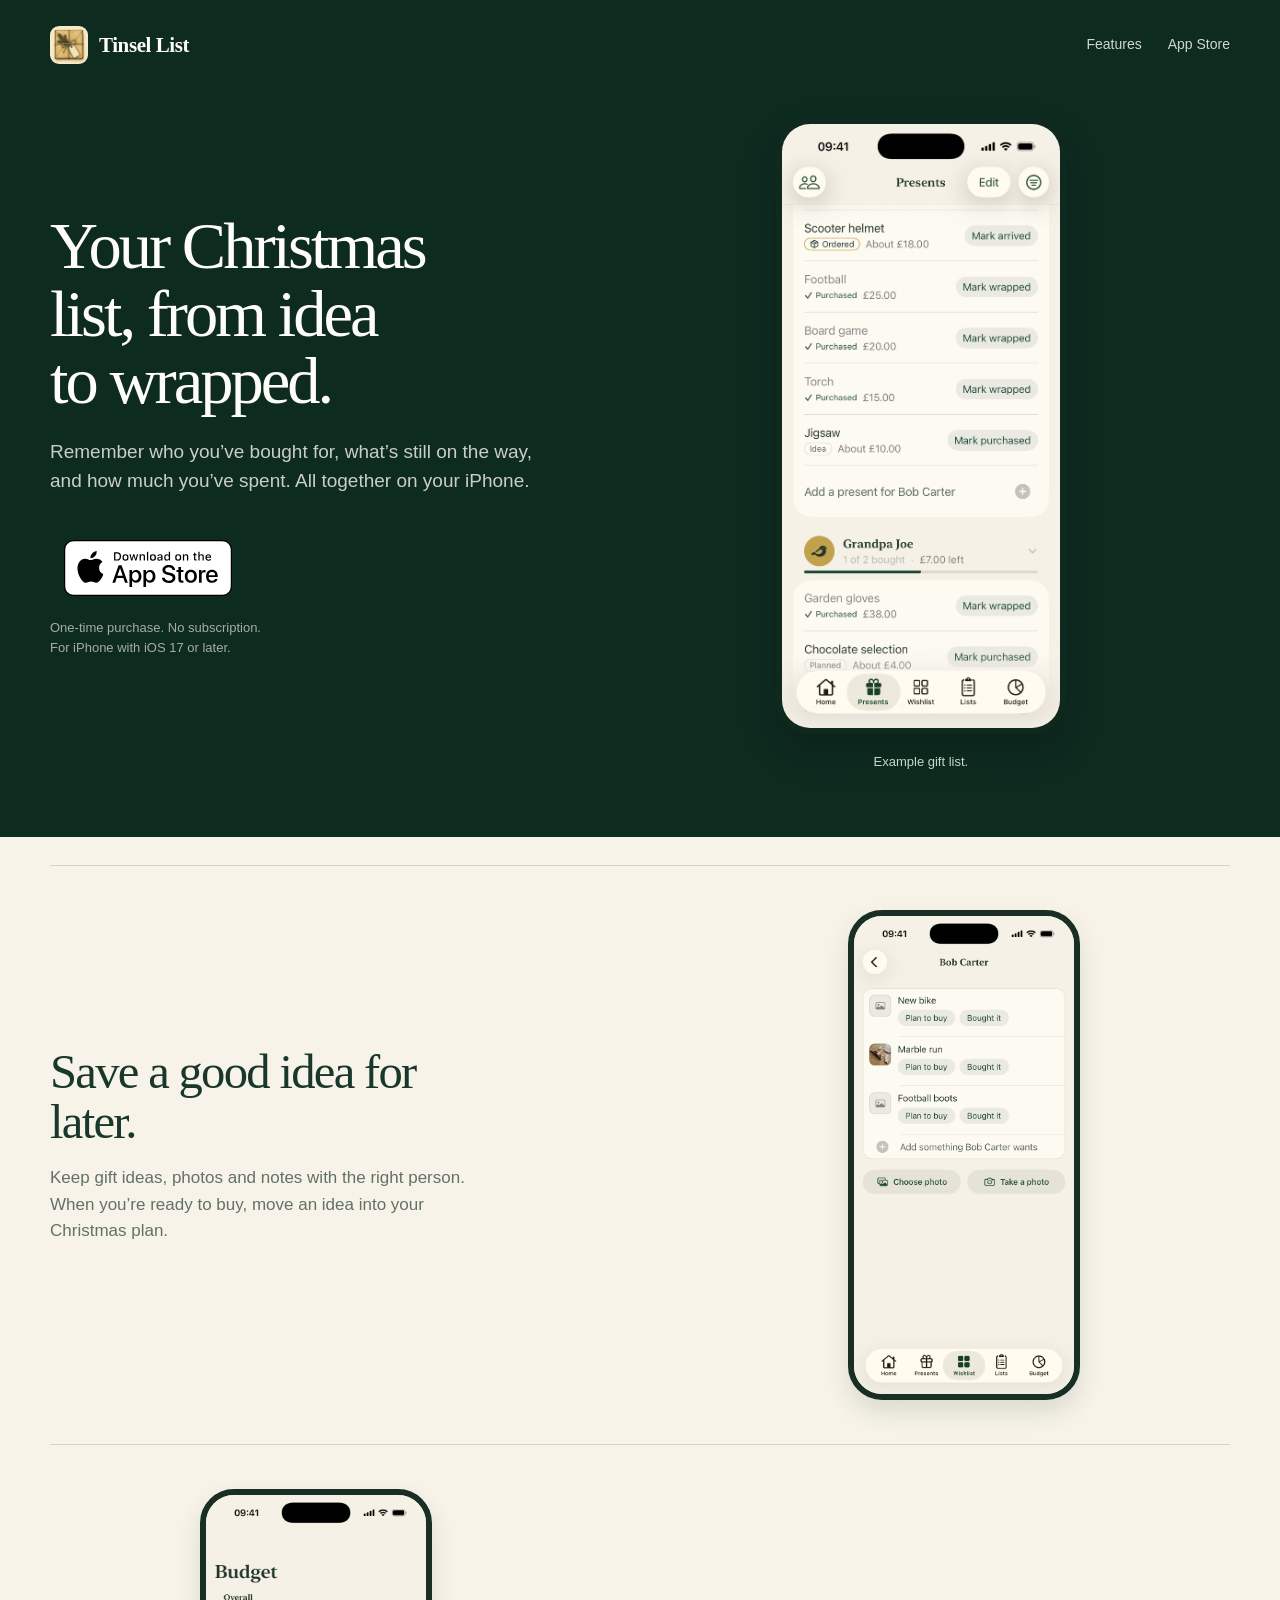
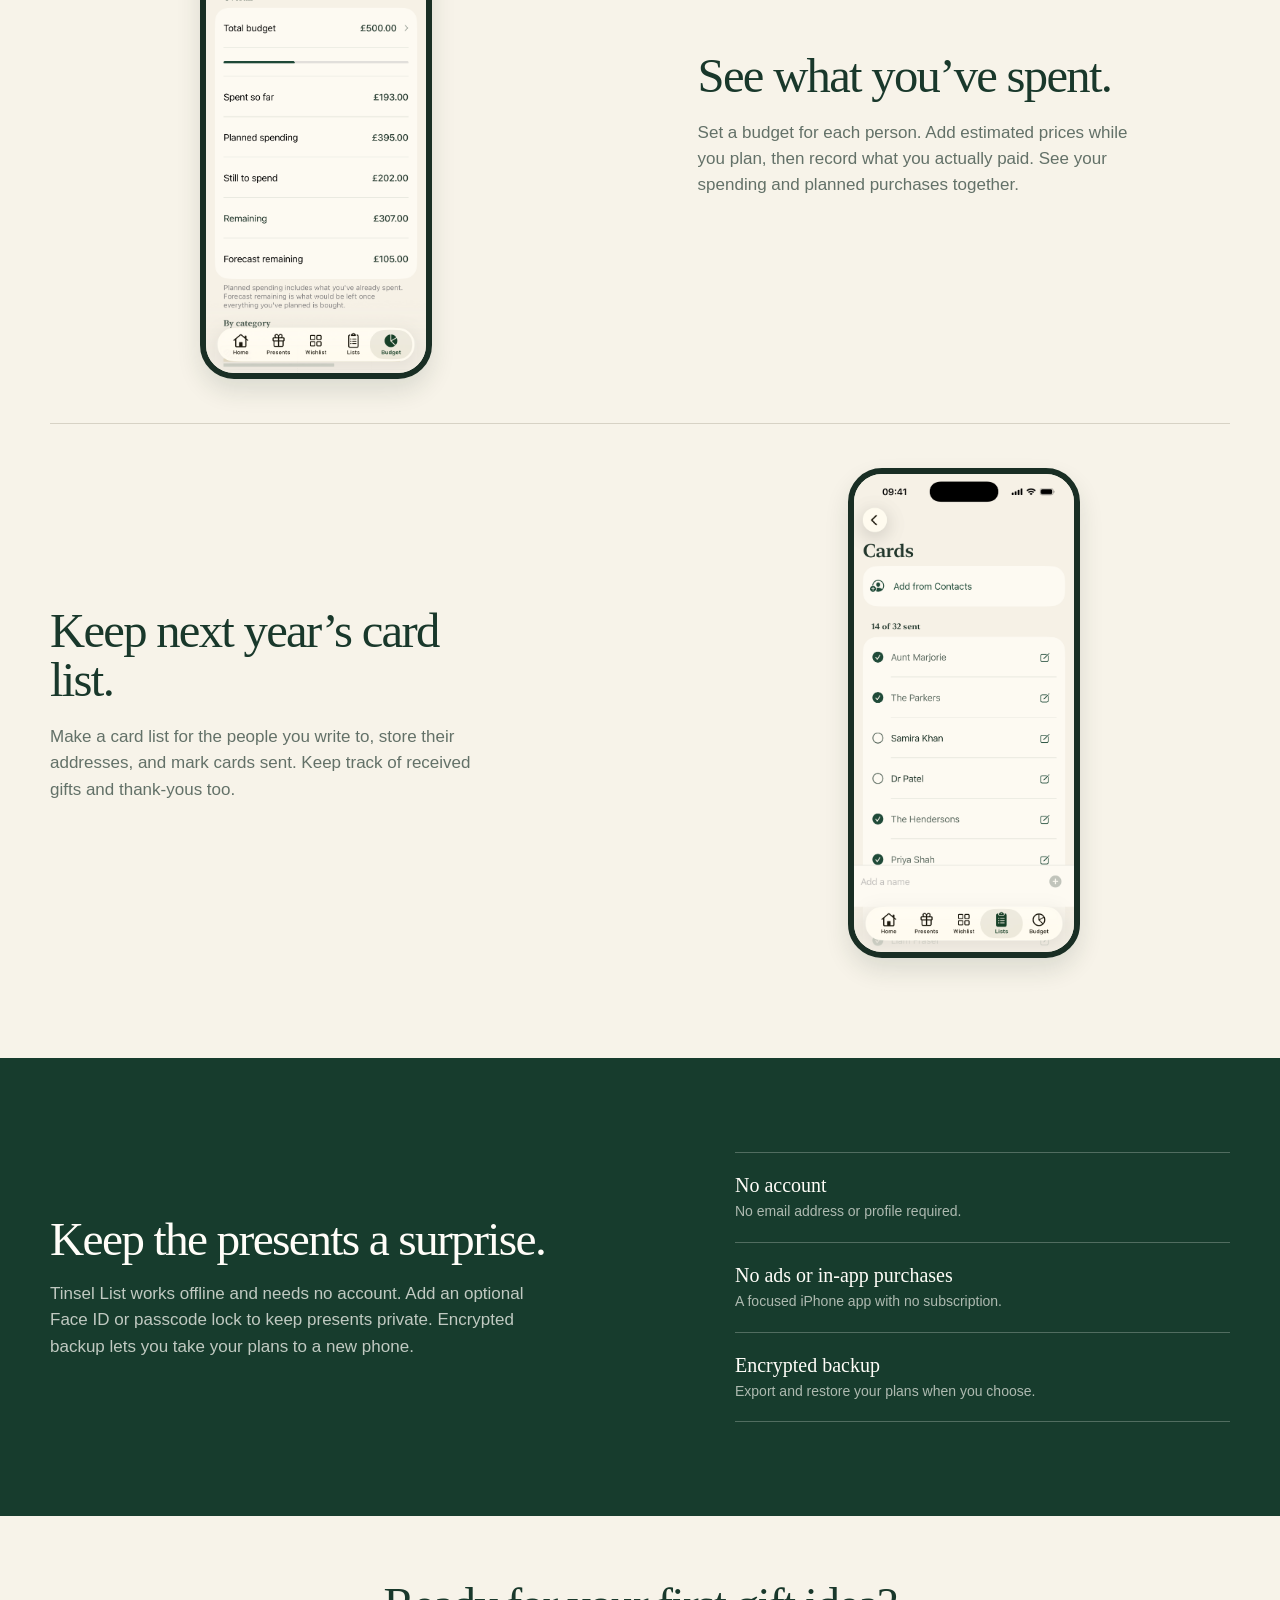
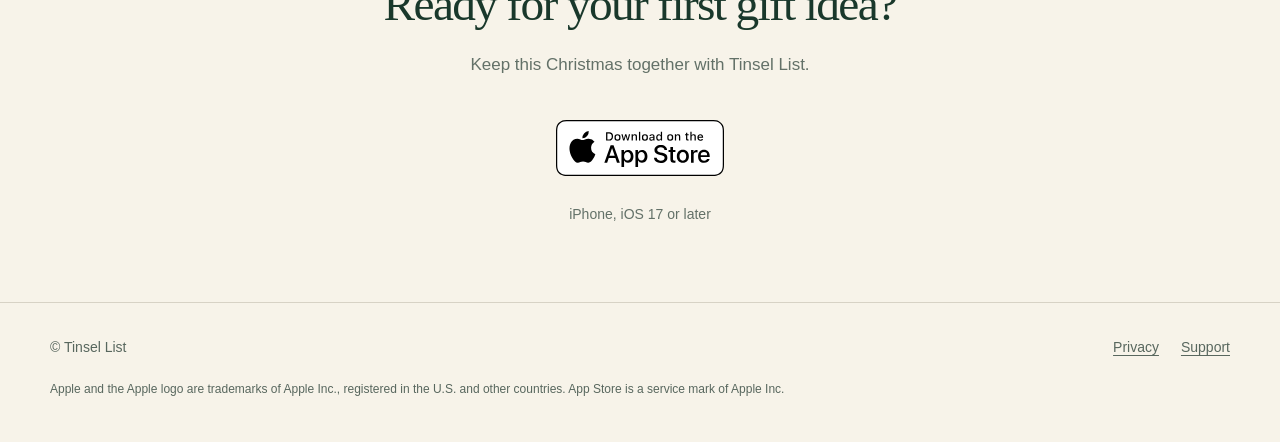
==== commit 36cb8eb0: "Remove unnecessary currency callouts" ====
--- a/index.html
+++ b/index.html
@@ -69,7 +69,6 @@
     .feature-copy { max-width: 440px; }
     .feature-copy h2 { font-size: clamp(2.35rem, 3.8vw, 4rem); margin-bottom: 18px; }
     .feature-copy p { color: var(--muted); font-size: 17px; }
-    .feature-copy .detail { margin-top: 24px; padding-left: 18px; border-left: 2px solid var(--gold); color: var(--pine-soft); font: 500 16px/1.45 var(--serif); }
     .screenshot { position: relative; min-height: 0; display: grid; place-items: center; }
     .screenshot img { position: relative; z-index: 1; display: block; width: min(232px, 100%); border: 6px solid #192e24; border-radius: 34px; box-shadow: 0 12px 25px rgba(22,49,36,.12); }
 
@@ -152,7 +151,7 @@
       </div>
       <figure class="hero-screen">
         <img fetchpriority="high" width="1206" height="2622" src="assets/gift-plan.webp" alt="Tinsel List showing a scooter helmet marked ordered and gifts ready to wrap.">
-        <figcaption>Example gift list. Amounts shown in British pounds.</figcaption>
+        <figcaption>Example gift list.</figcaption>
       </figure>
     </div>
   </section>
@@ -172,7 +171,6 @@
         <div class="feature-copy">
           <h2>See what you’ve spent.</h2>
           <p>Set a budget for each person. Add estimated prices while you plan, then record what you actually paid. See your spending and planned purchases together.</p>
-          <p class="detail">Example plan shown in British pounds.</p>
         </div>
         <figure class="screenshot">
           <img loading="lazy" width="1206" height="2622" src="assets/budget-overall-light.webp" alt="Tinsel List budget summary with total, spent, planned and remaining amounts.">
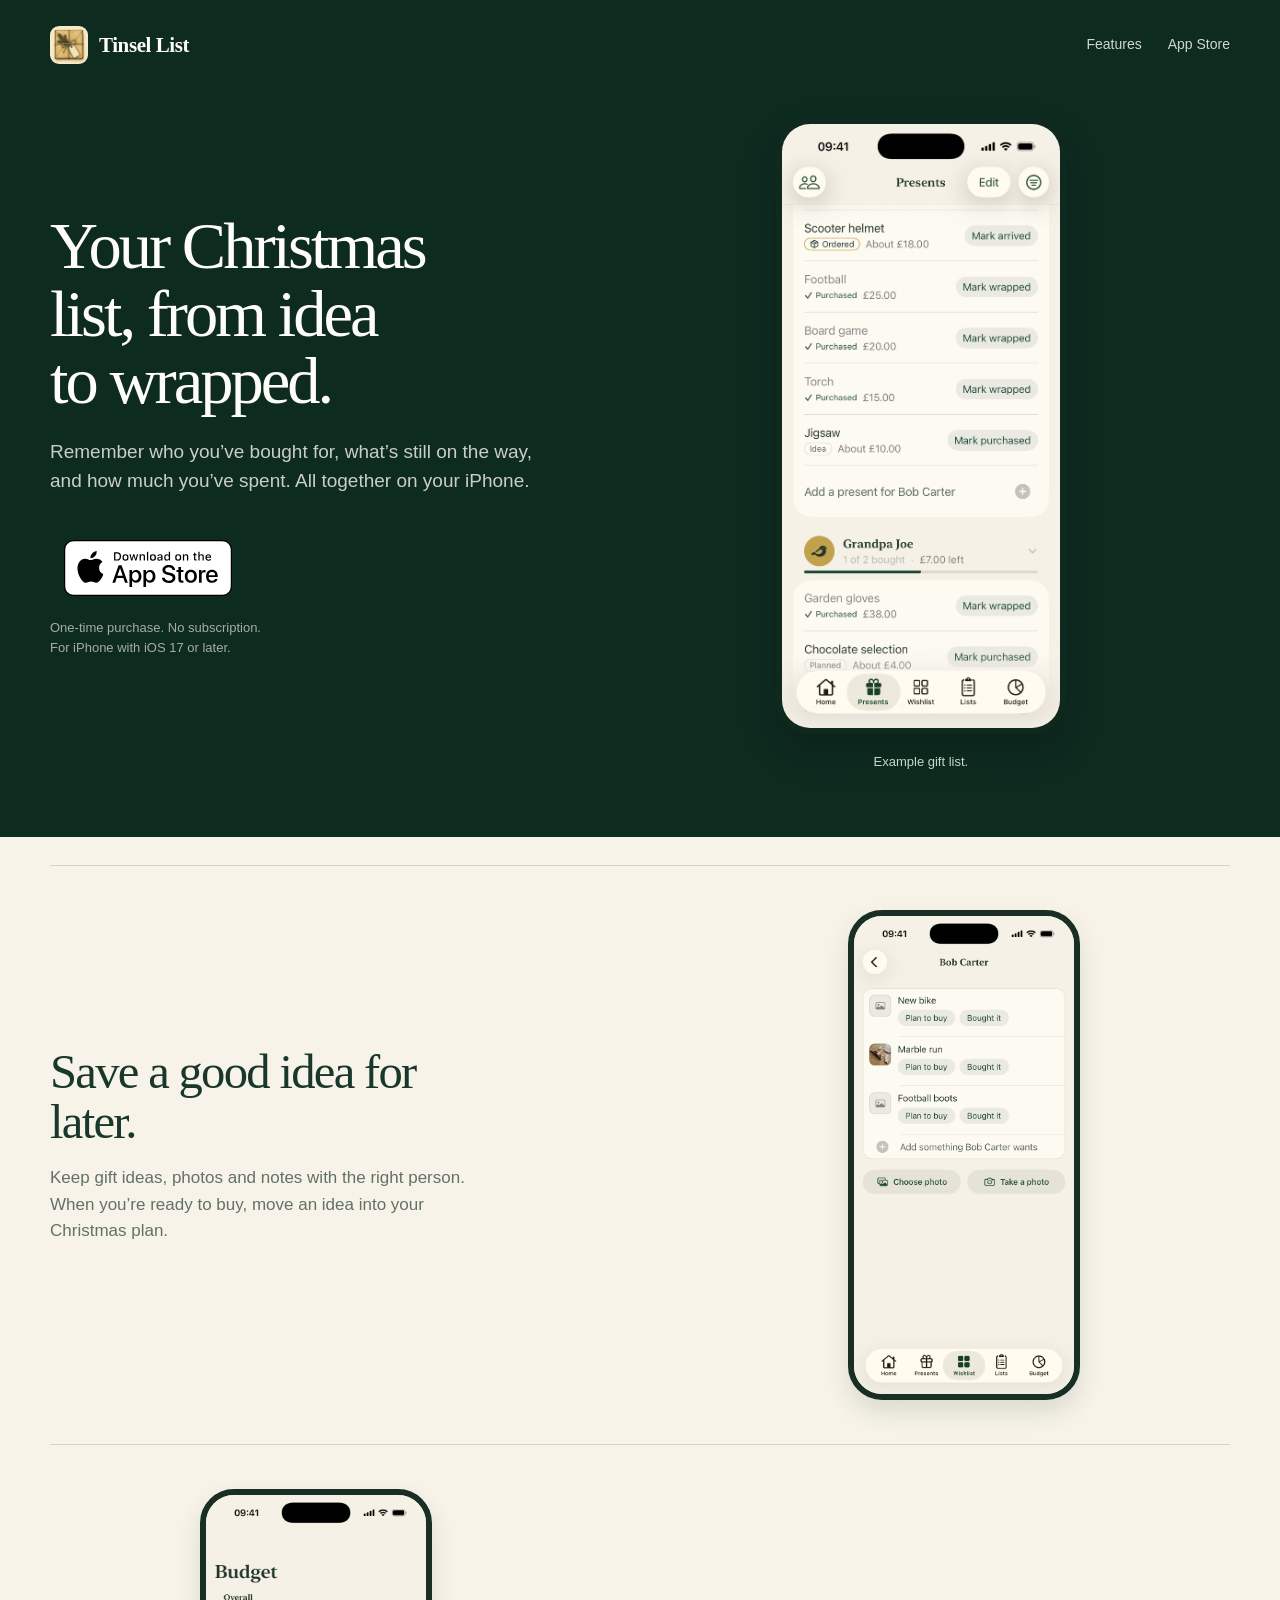
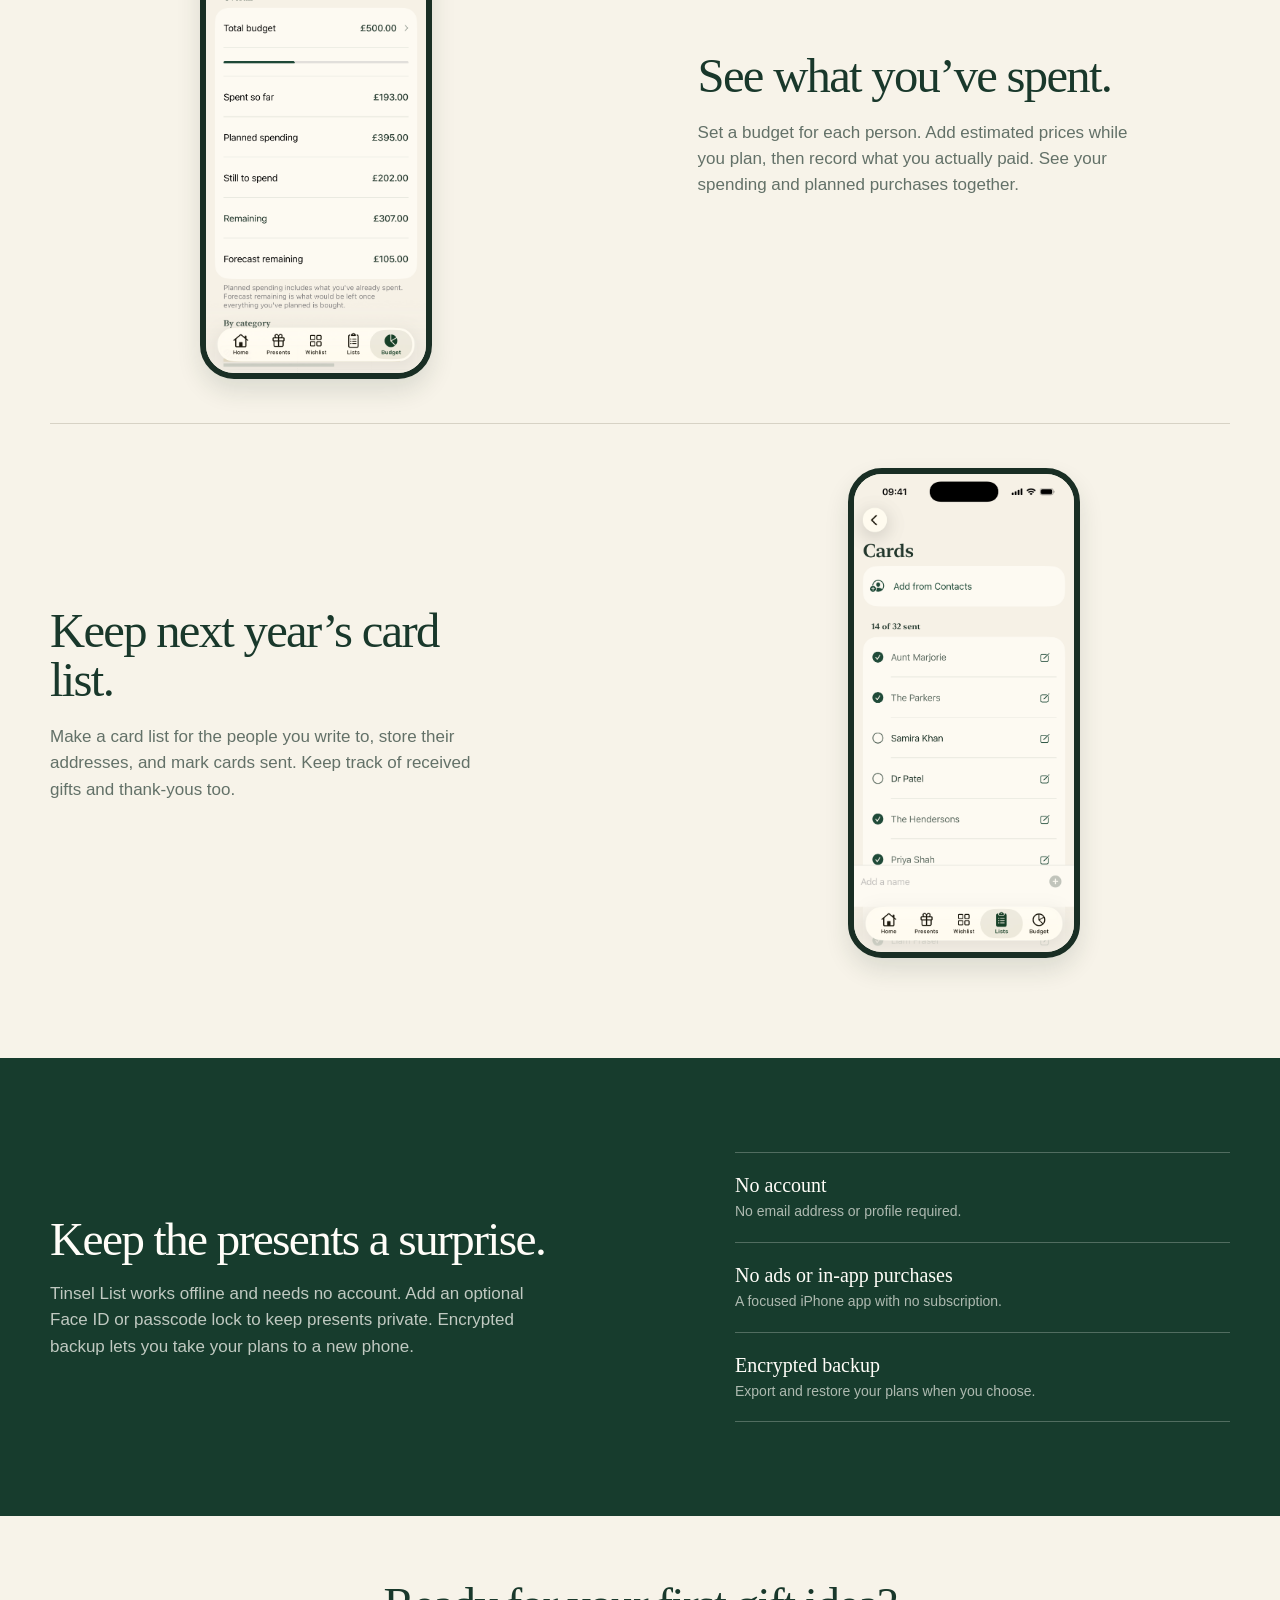
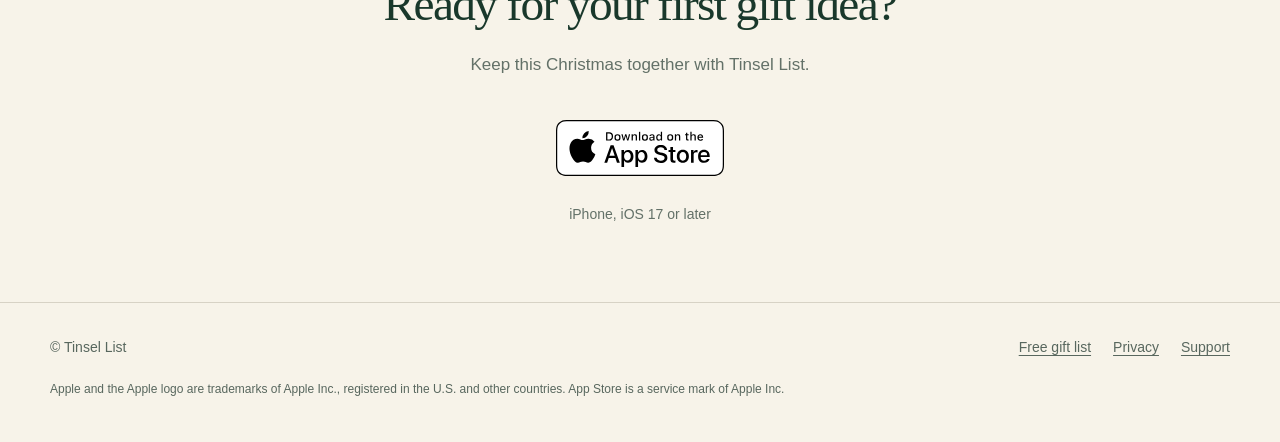
==== commit 7e5d6a82: "Add printable Christmas gift list" ====
--- a/index.html
+++ b/index.html
@@ -89,7 +89,7 @@
     footer { padding: 34px 0 44px; color: #58675e; border-top: 1px solid var(--line); font-size: 14px; }
     .footer-inner { display: flex; justify-content: space-between; gap: 20px; align-items: center; }
     .legal { max-width: 760px; margin: 22px 0 0; font-size: 12px; line-height: 1.5; }
-    .footer-links { display: flex; gap: 22px; }
+    .footer-links { display: flex; flex-wrap: wrap; gap: 12px 22px; }
     .footer-links a { text-underline-offset: 3px; }
 
     @media (max-width: 850px) {
@@ -215,7 +215,7 @@
   <footer>
     <div class="wrap footer-inner">
       <span>© Tinsel List</span>
-      <div class="footer-links"><a href="privacy.html">Privacy</a><a href="support.html">Support</a></div>
+      <div class="footer-links"><a href="christmas-gift-list/">Free gift list</a><a href="privacy.html">Privacy</a><a href="support.html">Support</a></div>
     </div>
     <div class="wrap"><p class="legal">Apple and the Apple logo are trademarks of Apple Inc., registered in the U.S. and other countries. App Store is a service mark of Apple Inc.</p></div>
   </footer>
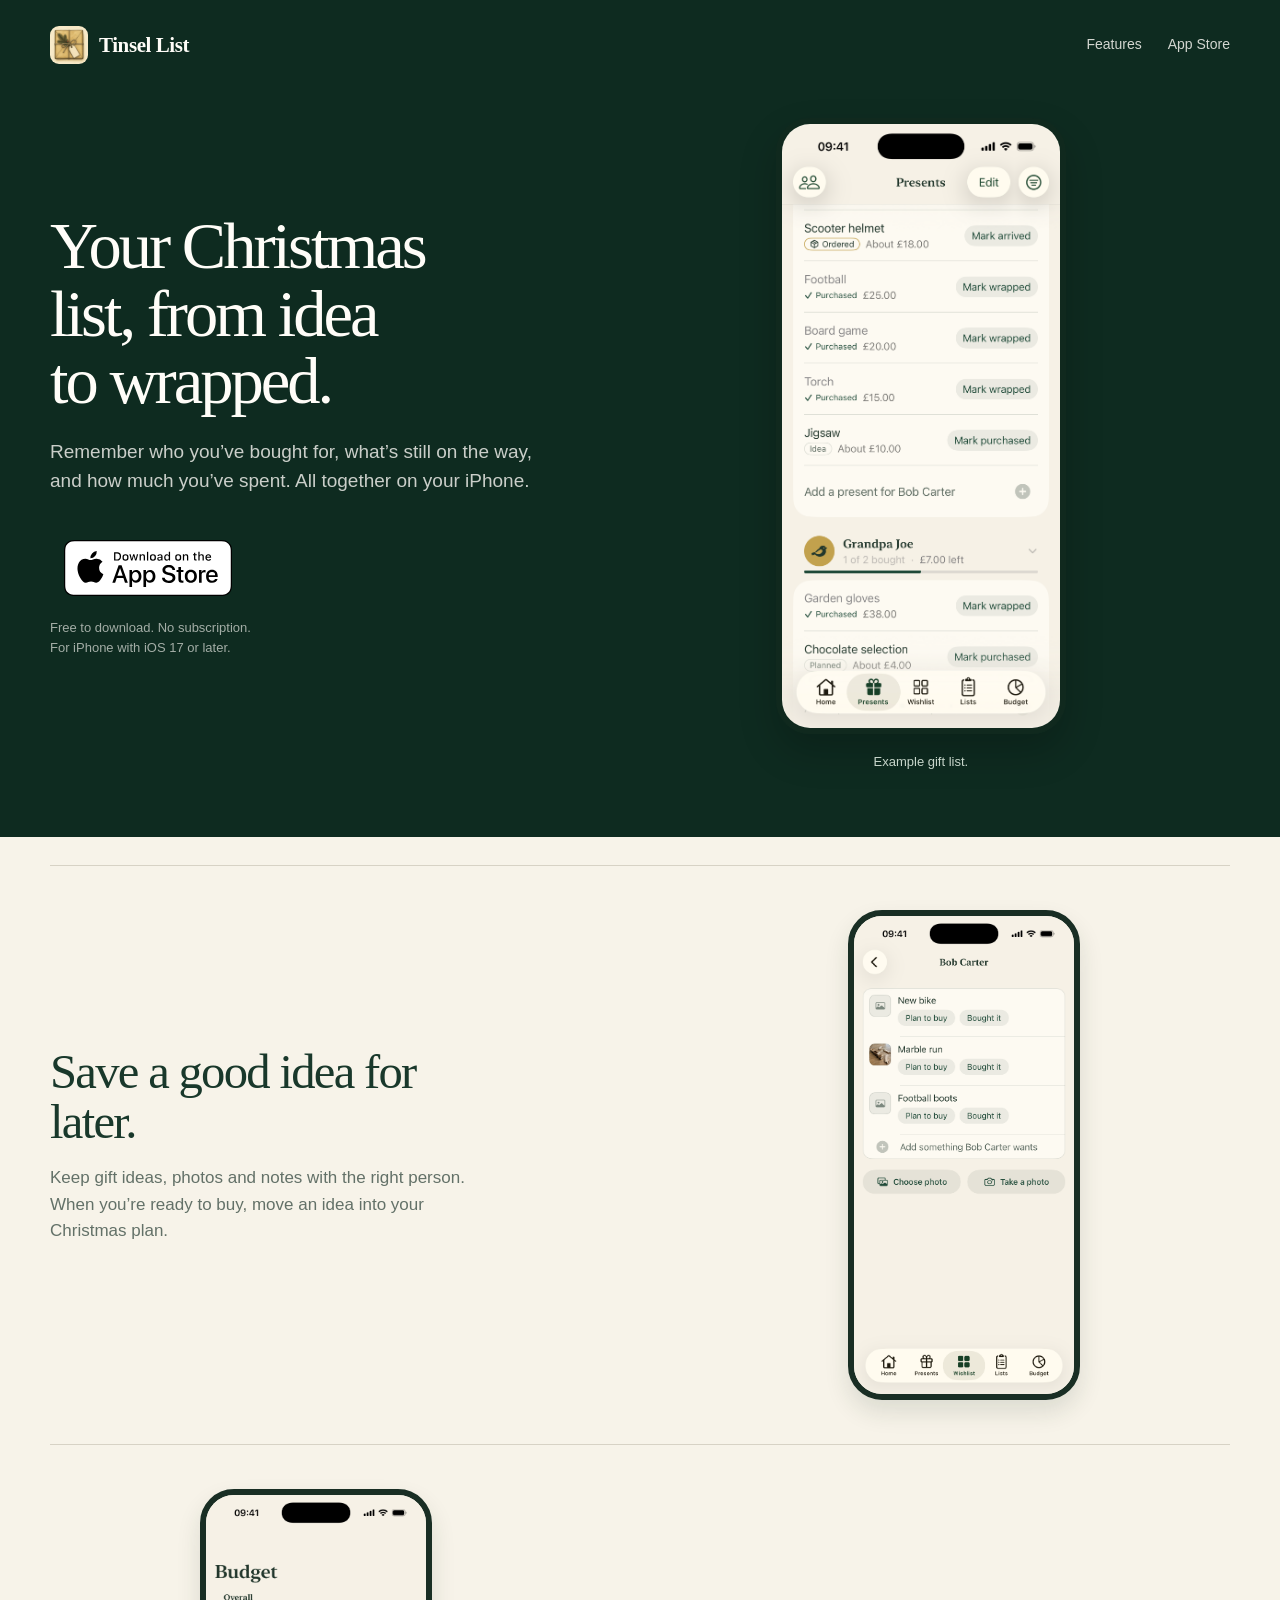
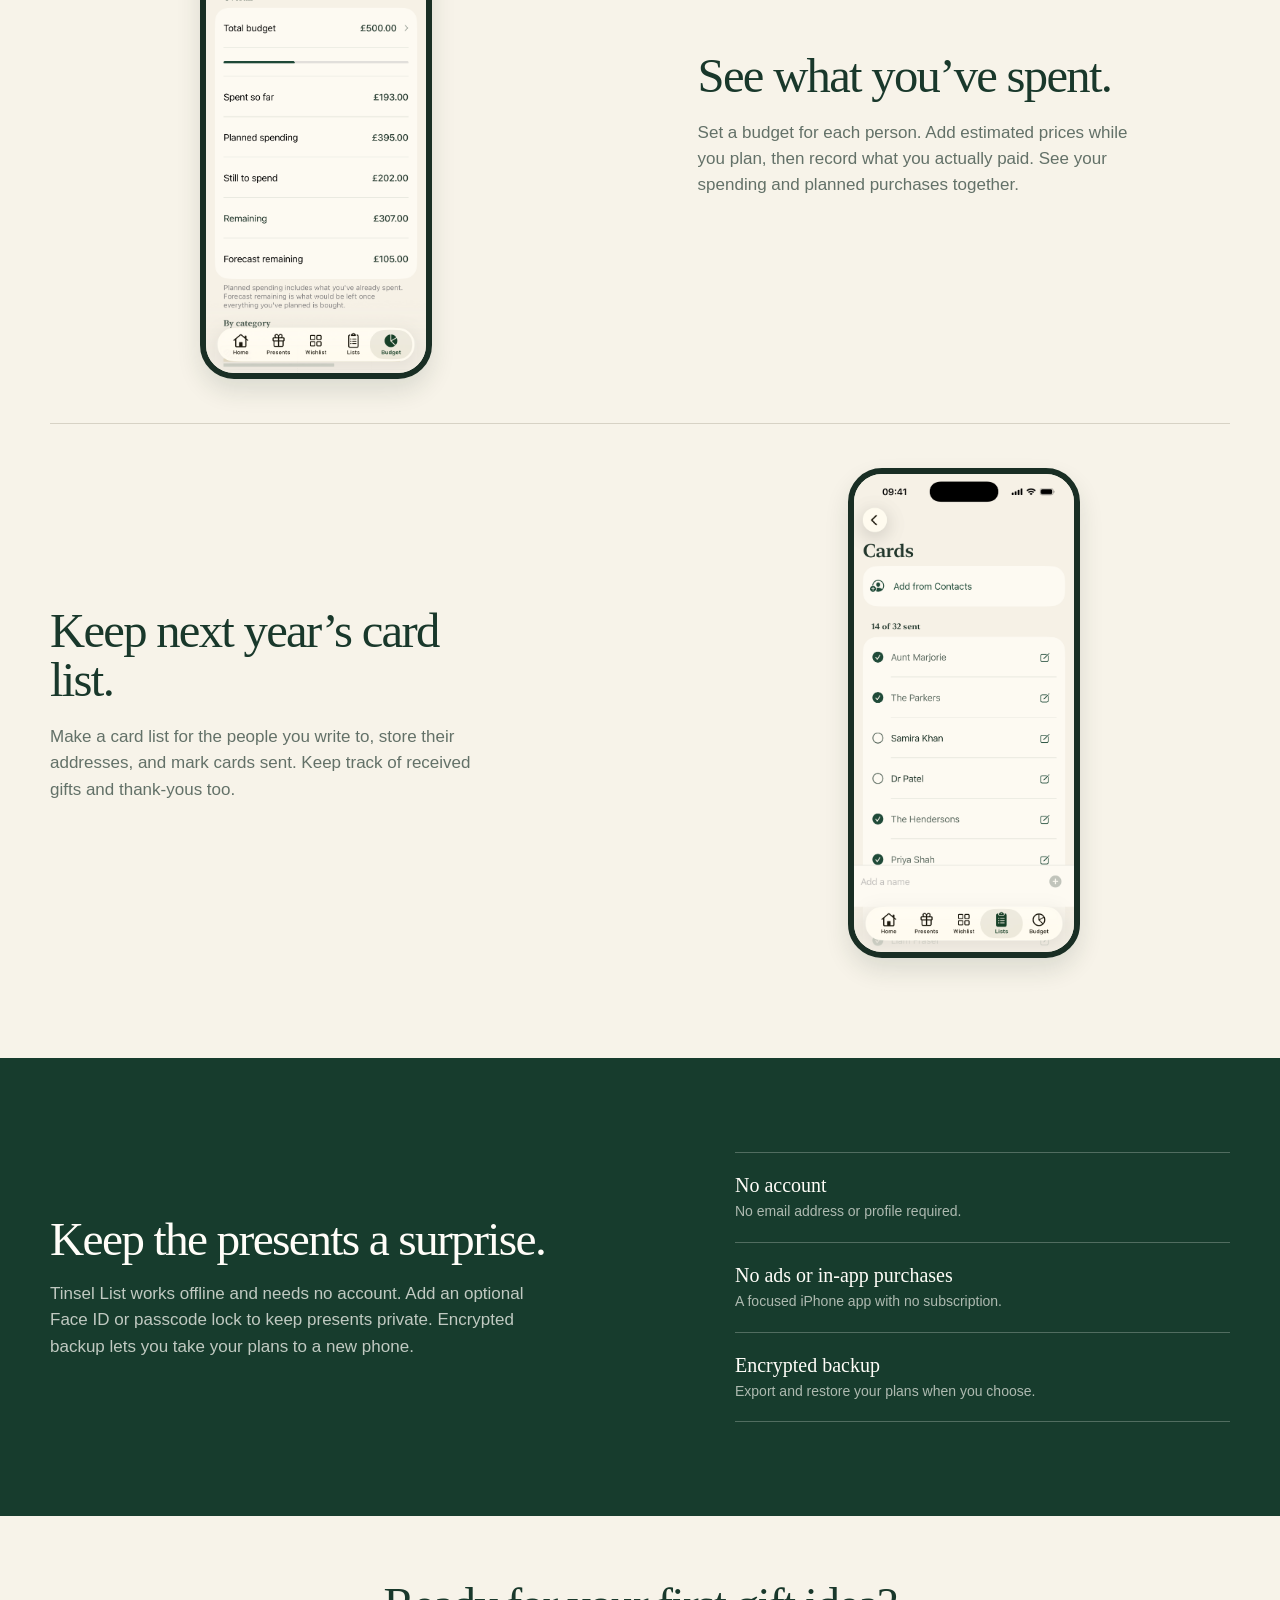
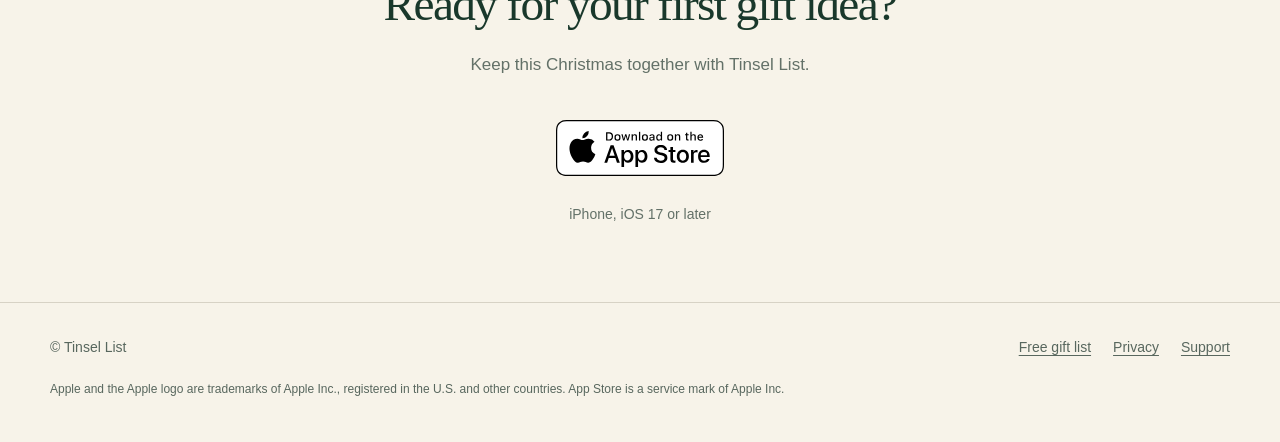
==== commit e3220599: "Free-to-download copy" ====
--- a/index.html
+++ b/index.html
@@ -6,10 +6,11 @@
   <meta name="description" content="A private Christmas planner for gift ideas, buying, wrapping, budgets and cards, all on your iPhone.">
   <meta property="og:type" content="website">
   <meta property="og:title" content="Tinsel List | Christmas planner for iPhone">
-  <meta property="og:description" content="Gift ideas, shopping, wrapping and budgets, together on your iPhone. One-time purchase. No subscription.">
+  <meta property="og:description" content="Gift ideas, shopping, wrapping and budgets, together on your iPhone. Free to download. No subscription.">
   <meta property="og:url" content="https://tinsellist.app/">
   <meta property="og:image" content="https://tinsellist.app/apple-touch-icon.png">
   <meta name="apple-itunes-app" content="app-id=6808198540">
+  <meta name="p:domain_verify" content="84f8413694e72afcef038eab206c9a1b">
   <title>Tinsel List | Christmas planner for iPhone</title>
   <link rel="canonical" href="https://tinsellist.app/">
   <link rel="icon" href="favicon.png" type="image/png">
@@ -147,7 +148,7 @@
         <h1 id="page-title">Your Christmas list, from idea to wrapped.</h1>
         <p>Remember who you’ve bought for, what’s still on the way, and how much you’ve spent. All together on your iPhone.</p>
         <a class="badge" href="https://apps.apple.com/us/app/tinsel-list-christmas-planner/id6808198540" aria-label="Download Tinsel List on the App Store"><img src="app-store-badge.svg" alt="Download on the App Store"></a>
-        <p class="app-note">One-time purchase. No subscription.<br>For iPhone with iOS 17 or later.</p>
+        <p class="app-note">Free to download. No subscription.<br>For iPhone with iOS 17 or later.</p>
       </div>
       <figure class="hero-screen">
         <img fetchpriority="high" width="1206" height="2622" src="assets/gift-plan.webp" alt="Tinsel List showing a scooter helmet marked ordered and gifts ready to wrap.">
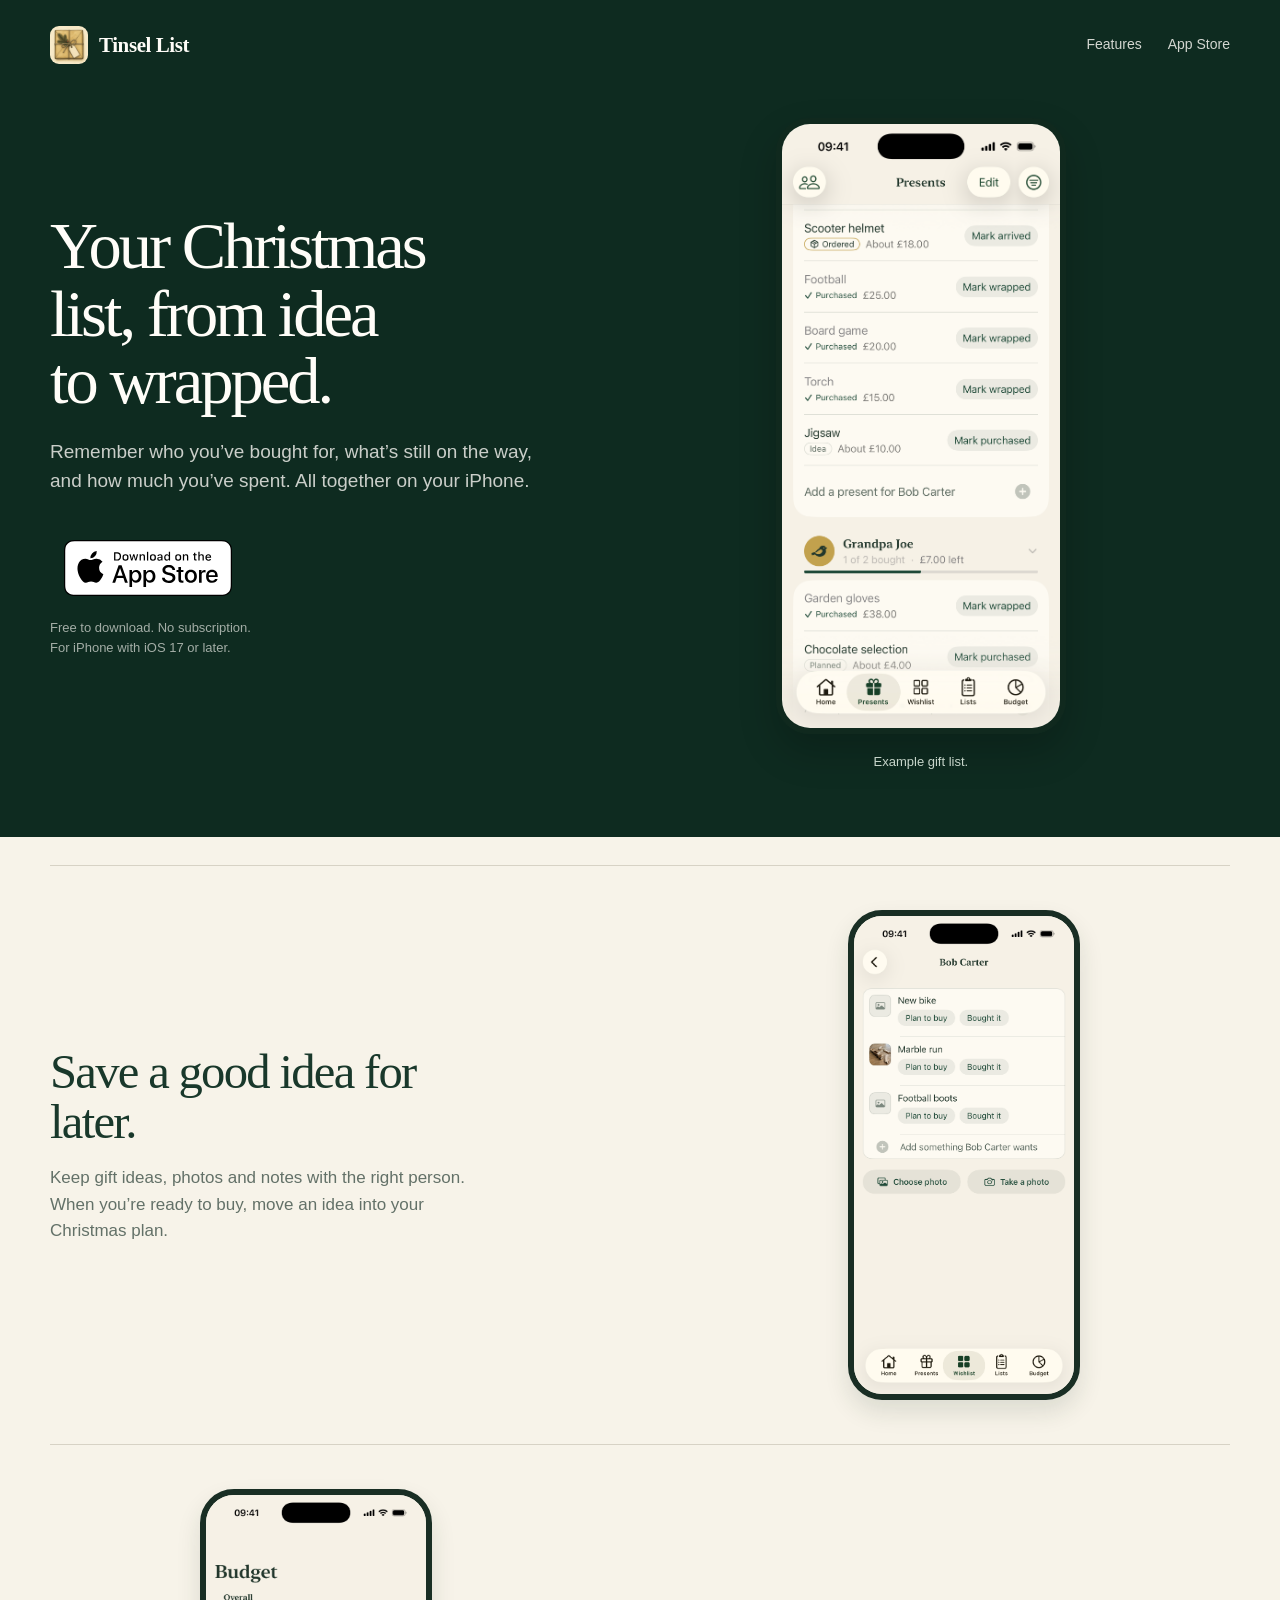
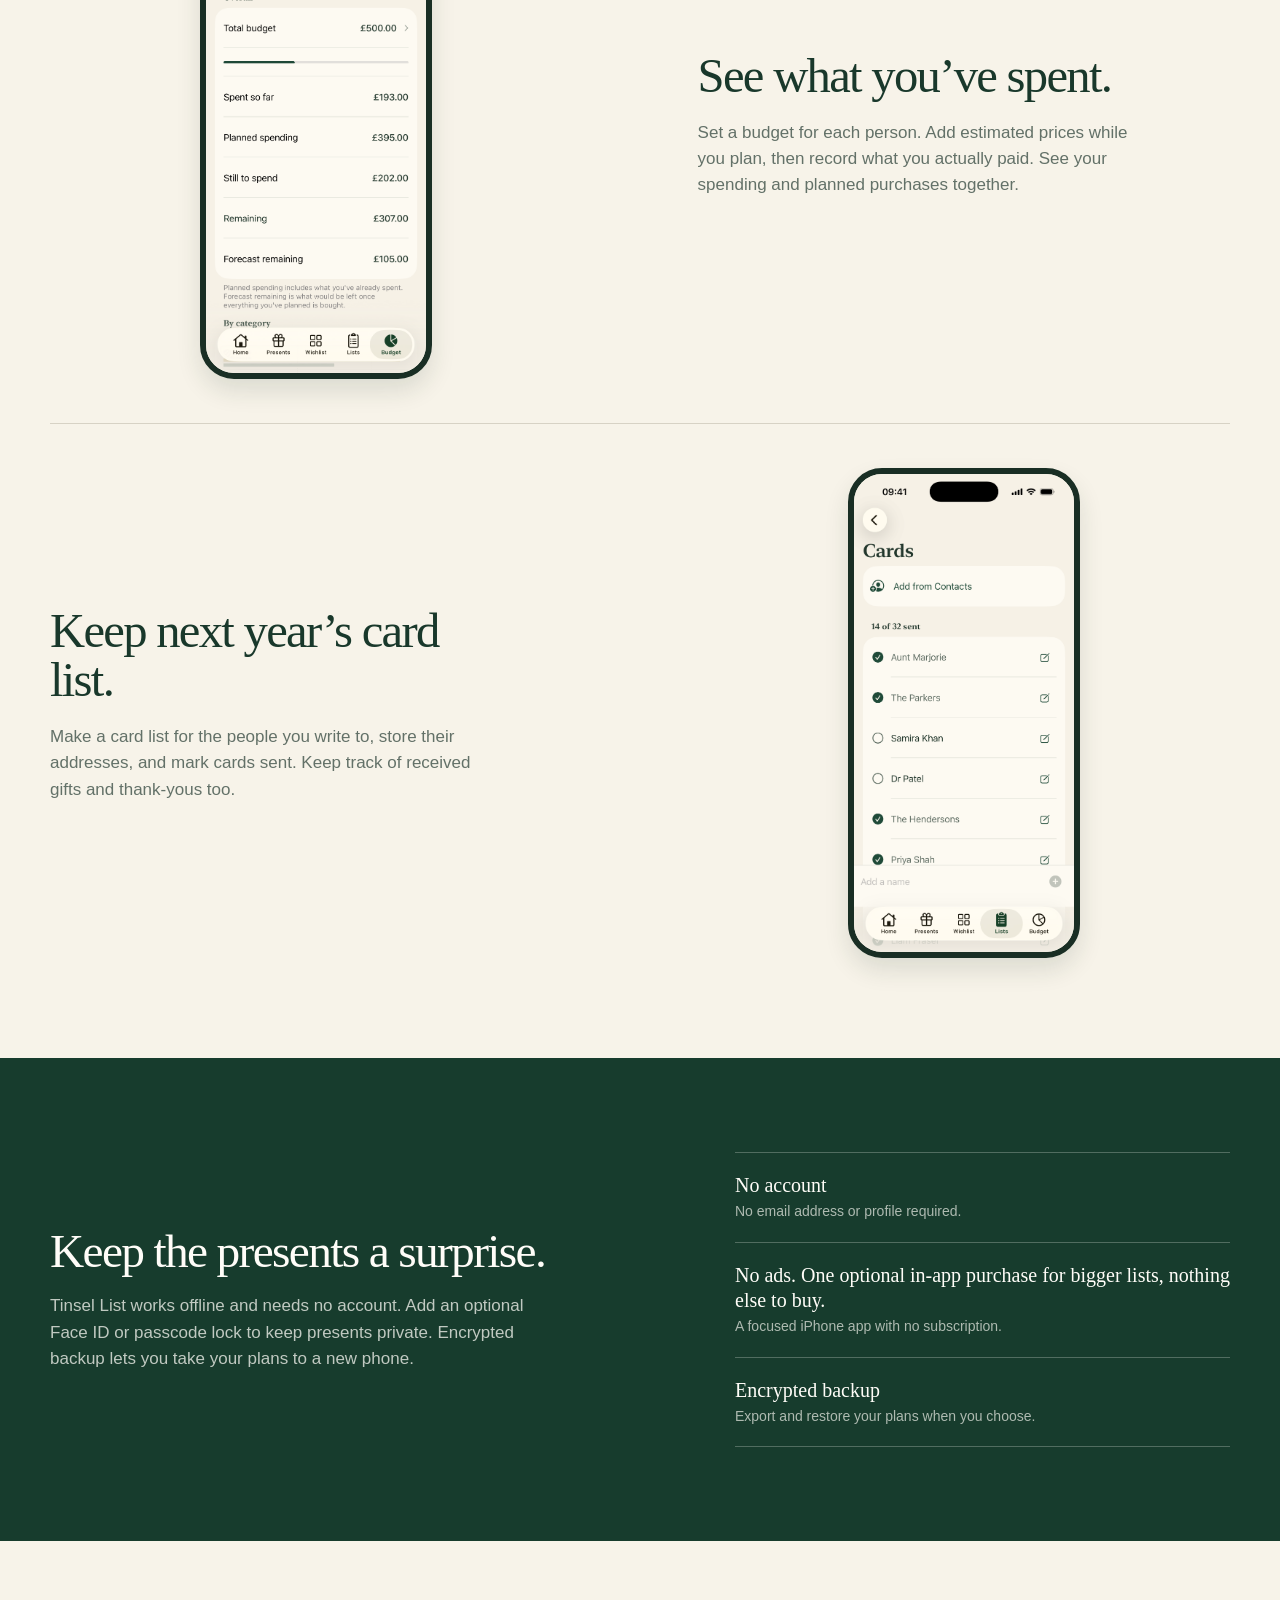
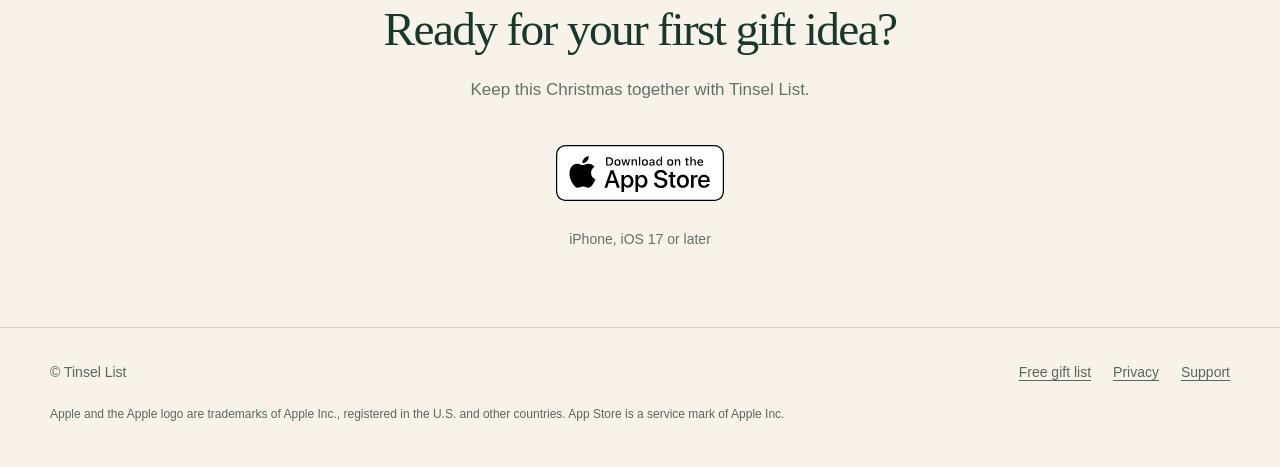
==== commit 19c7d365: "Correct the in-app purchase line" ====
--- a/index.html
+++ b/index.html
@@ -197,7 +197,7 @@
       </div>
       <ul class="private-facts">
         <li>No account<small>No email address or profile required.</small></li>
-        <li>No ads or in-app purchases<small>A focused iPhone app with no subscription.</small></li>
+        <li>No ads. One optional in-app purchase for bigger lists, nothing else to buy.<small>A focused iPhone app with no subscription.</small></li>
         <li>Encrypted backup<small>Export and restore your plans when you choose.</small></li>
       </ul>
     </div>
